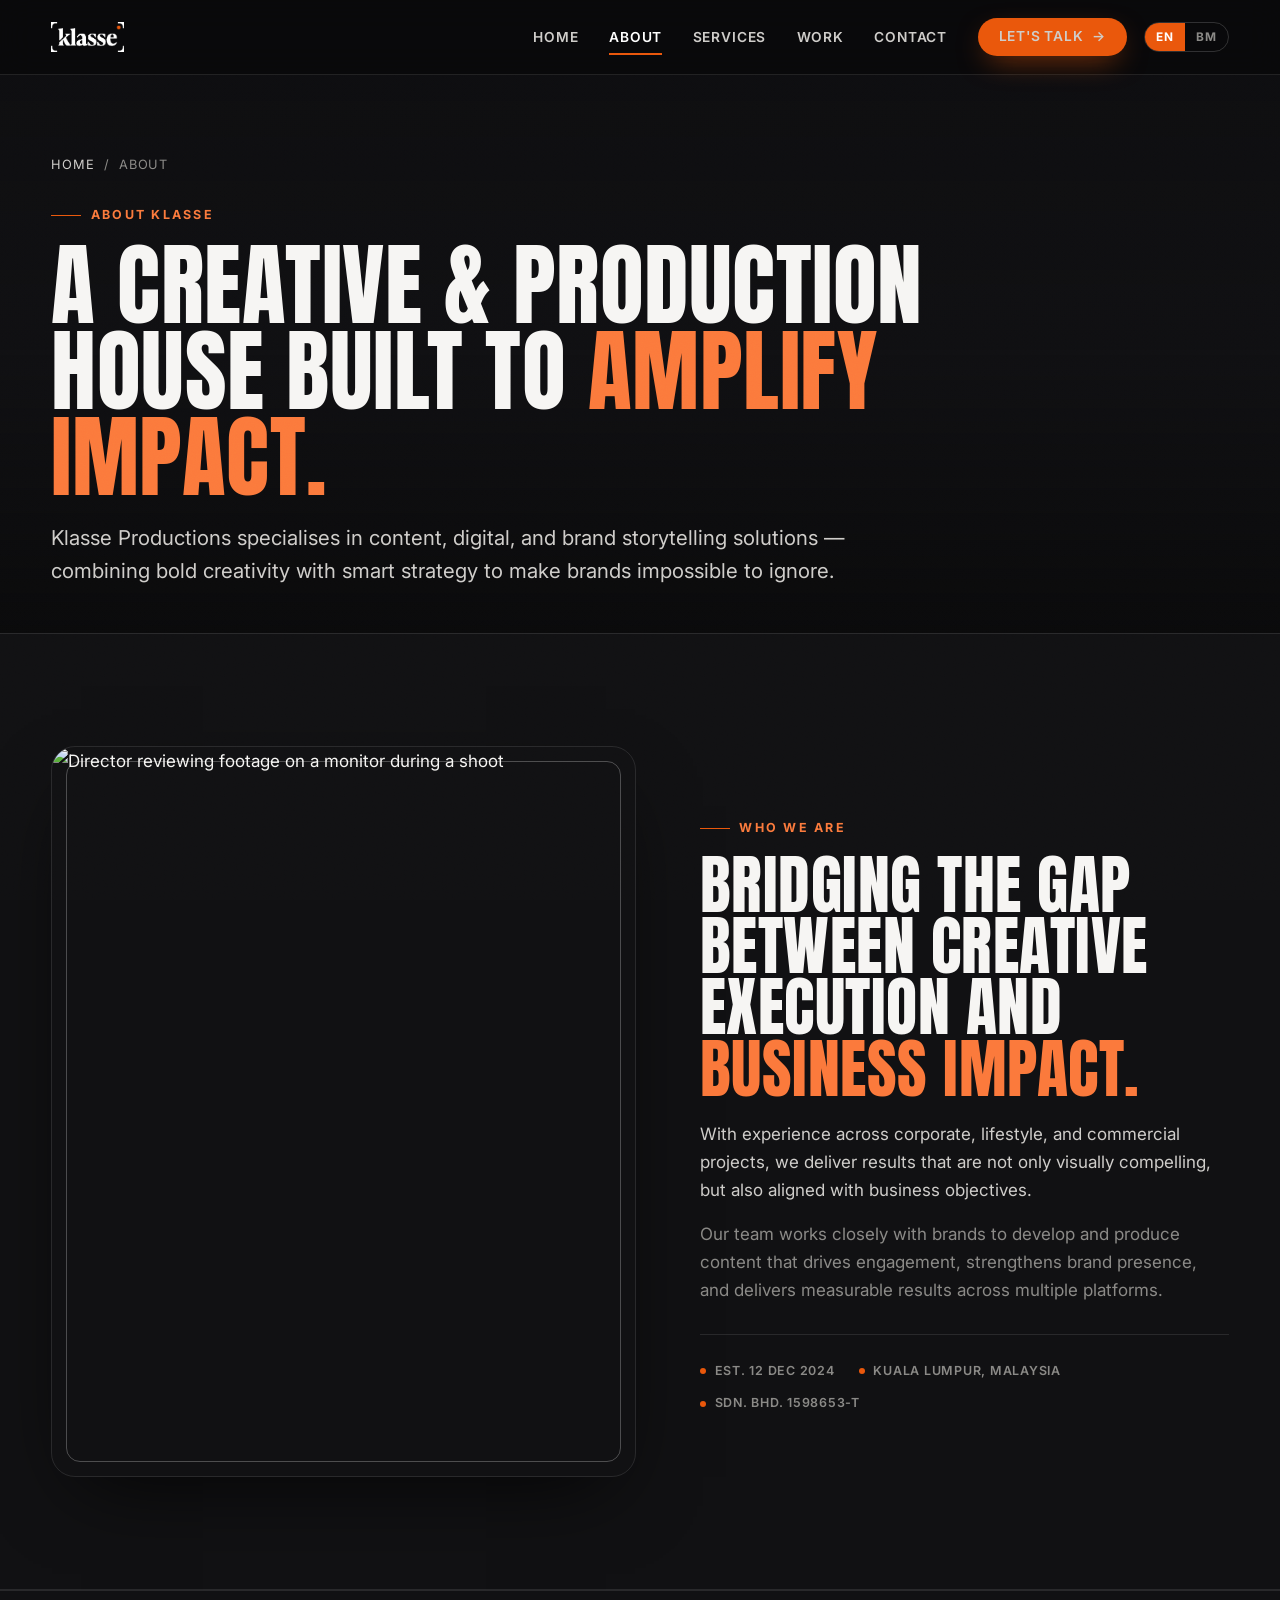
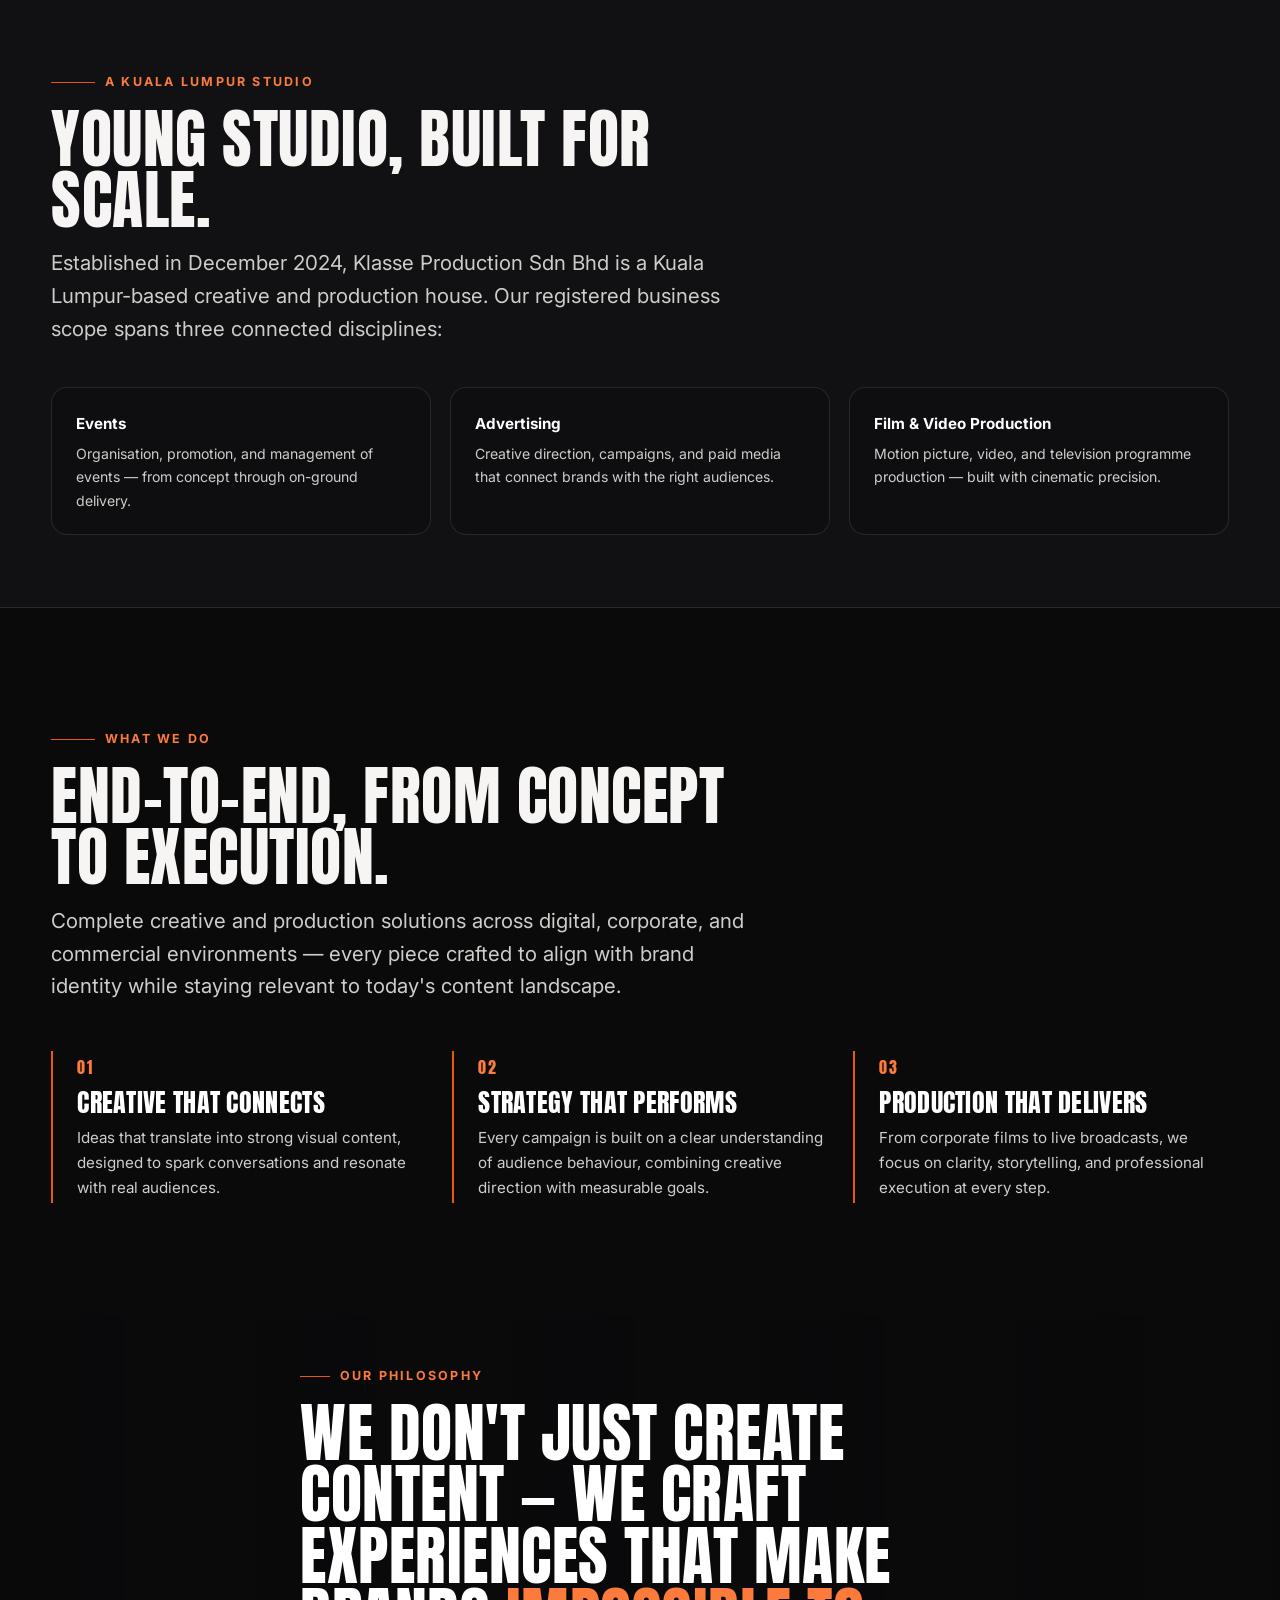
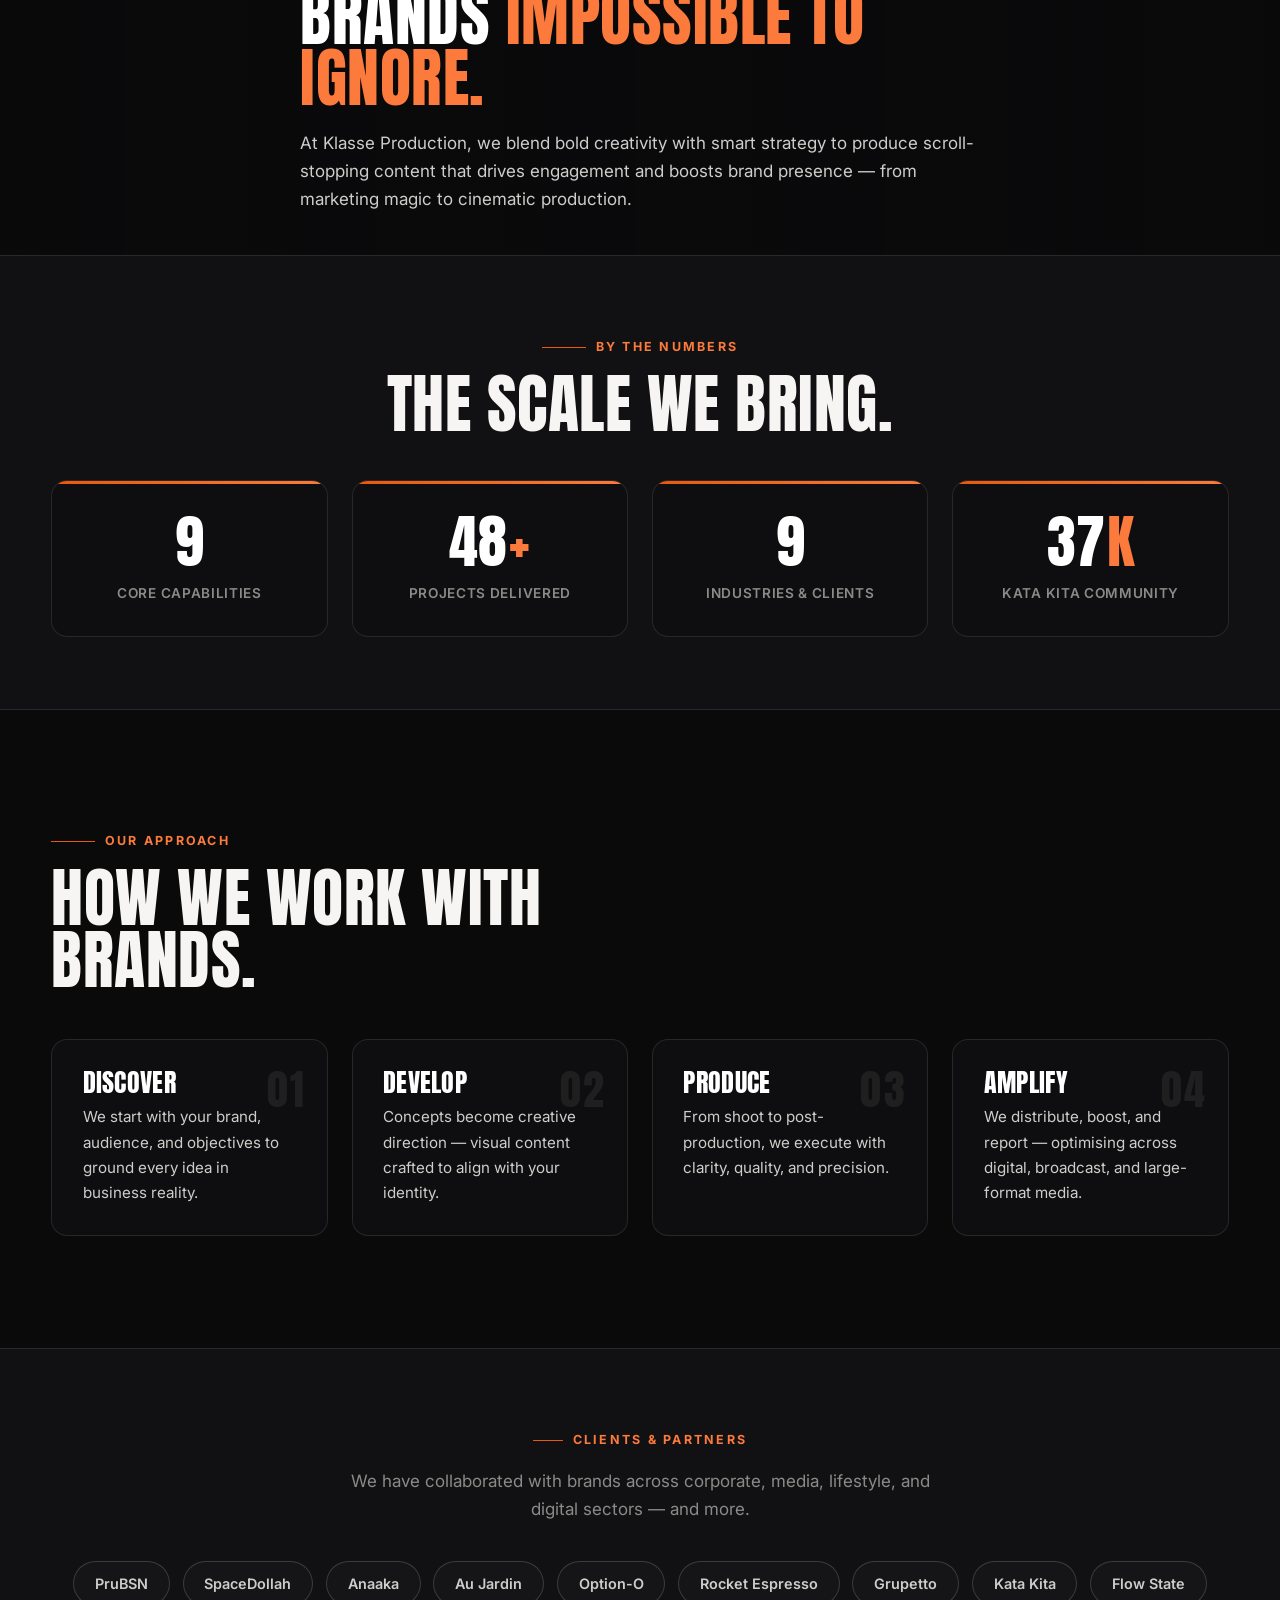
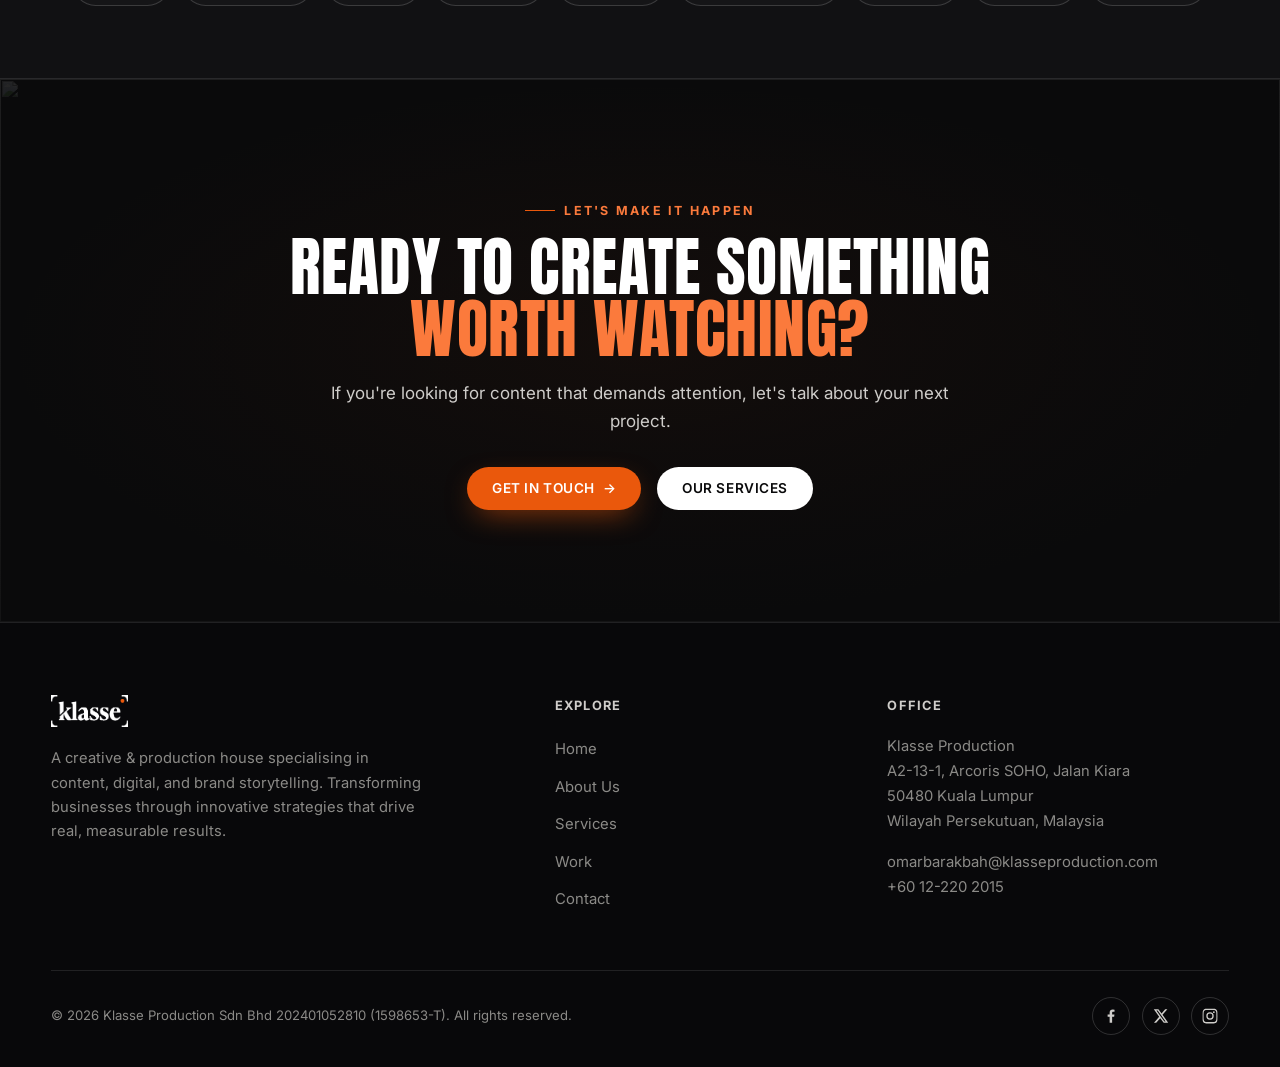
==== about.html @ 0d3734a3 "Klasse cinematic site" ====
<!DOCTYPE html>
<html lang="en">
<head>
<meta charset="UTF-8">
<meta name="viewport" content="width=device-width, initial-scale=1.0">
<title>About Us — Klasse Productions</title>
<meta name="description" content="Klasse Productions is a cinematic creative & production house bridging the gap between creative execution and business impact across corporate, lifestyle, and commercial projects in Kuala Lumpur.">
<meta name="theme-color" content="#0a0a0b">
<meta property="og:title" content="About — Klasse Productions">
<meta property="og:description" content="A creative & production house built to amplify impact. Bridging creative execution and business results.">
<meta property="og:type" content="website">
<meta property="og:url" content="https://klasseproduction.com/about.html">
<meta property="og:site_name" content="Klasse Productions">
<meta property="og:locale" content="en_MY">
<meta property="og:image" content="https://images.unsplash.com/photo-1603201667106-0e3e0ae584c5?auto=format&fit=crop&w=1200&q=75">
<meta property="og:image:alt" content="Klasse Productions — cinematic creative & production house, Kuala Lumpur">
<meta name="twitter:card" content="summary_large_image">
<meta name="twitter:title" content="About — Klasse Productions">
<meta name="twitter:description" content="A creative & production house built to amplify impact. Bridging creative execution and business results.">
<meta name="twitter:image" content="https://images.unsplash.com/photo-1603201667106-0e3e0ae584c5?auto=format&fit=crop&w=1200&q=75">
<link rel="canonical" href="https://klasseproduction.com/about.html">
<link rel="icon" href="assets/favicon.svg" type="image/svg+xml">
<link rel="preconnect" href="https://fonts.googleapis.com">
<link rel="preconnect" href="https://fonts.gstatic.com" crossorigin>
<link rel="preconnect" href="https://images.unsplash.com" crossorigin>
<link rel="preload" as="image" href="https://images.unsplash.com/photo-1603201667106-0e3e0ae584c5?auto=format&fit=crop&w=2000&q=75" fetchpriority="high">
<link href="https://fonts.googleapis.com/css2?family=Anton&family=Archivo:wght@600;700;800&family=Inter:wght@400;500;600;700&display=swap" rel="stylesheet">
<link rel="stylesheet" href="assets/styles.css">
<script>document.documentElement.classList.add('js');</script>
<script type="application/ld+json">
{"@context":"https://schema.org","@graph":[{"@type":"Organization","@id":"https://klasseproduction.com/#organization","name":"Klasse Productions","legalName":"KLASSE PRODUCTION SDN. BHD.","url":"https://klasseproduction.com/","logo":"https://klasseproduction.com/assets/logo-white.png","foundingDate":"2024-12-12","email":"omarbarakbah@klasseproduction.com","telephone":"+60122202015","description":"Klasse Production Sdn Bhd is a Kuala Lumpur creative & production house established December 2024, covering event organisation, promotion & management; advertising; and motion picture, video & television programme production.","sameAs":["https://www.facebook.com/klasseproductions","https://x.com/classprod","https://www.instagram.com/klasseproductions"],"address":{"@type":"PostalAddress","streetAddress":"A2-13-1, Arcoris SOHO, Jalan Kiara","addressLocality":"Kuala Lumpur","postalCode":"50480","addressRegion":"Wilayah Persekutuan","addressCountry":"MY"}},{"@type":"LocalBusiness","@id":"https://klasseproduction.com/#localbusiness","name":"Klasse Productions","image":"https://images.unsplash.com/photo-1603201667106-0e3e0ae584c5?auto=format&fit=crop&w=1200&q=75","url":"https://klasseproduction.com/","email":"omarbarakbah@klasseproduction.com","telephone":"+60122202015","priceRange":"$$","foundingDate":"2024-12-12","areaServed":"MY","sameAs":["https://www.facebook.com/klasseproductions","https://x.com/classprod","https://www.instagram.com/klasseproductions"],"address":{"@type":"PostalAddress","streetAddress":"A2-13-1, Arcoris SOHO, Jalan Kiara","addressLocality":"Kuala Lumpur","postalCode":"50480","addressRegion":"Wilayah Persekutuan","addressCountry":"MY"}}]}
</script>
<script type="application/ld+json">
{"@context":"https://schema.org","@type":"BreadcrumbList","itemListElement":[{"@type":"ListItem","position":1,"name":"Home","item":"https://klasseproduction.com/"},{"@type":"ListItem","position":2,"name":"About","item":"https://klasseproduction.com/about.html"}]}
</script>
</head>
<body>
<a class="skip-link" href="#content" data-bm="Langkau ke kandungan">Skip to content</a>
<div class="scrollbar"></div>
<div class="grain" aria-hidden="true"></div>

<header class="site-header">
  <div class="wrap nav">
    <a class="nav__logo" href="index.html" aria-label="Klasse Productions home"><img src="assets/logo-white.png" alt="Klasse Productions"></a>
    <div class="nav__right">
      <nav class="nav__links" id="nav-links">
        <a href="index.html" data-i18n="nav.home">Home</a>
        <a href="about.html" class="active" data-i18n="nav.about">About</a>
        <a href="services.html" data-i18n="nav.services">Services</a>
        <a href="work.html" data-i18n="nav.work">Work</a>
        <a href="contact.html" data-i18n="nav.contact">Contact</a>
        <a class="btn btn--primary nav__cta" href="contact.html" data-bm="Mari berbual <span class='arrow'>&rarr;</span>">Let's talk <span class="arrow">&rarr;</span></a>
      </nav>
      <div class="lang" role="group" aria-label="Language">
        <button type="button" data-lang="en" class="on" aria-label="Switch to English" aria-pressed="true">EN</button>
        <button type="button" data-lang="bm" aria-label="Tukar ke Bahasa Melayu" aria-pressed="false">BM</button>
      </div>
      <button class="nav__toggle" aria-label="Open menu" aria-expanded="false"><span></span><span></span><span></span></button>
    </div>
  </div>
</header>

<!-- ===== PAGE HERO ===== -->
<section class="page-hero" id="content" tabindex="-1">
  <div class="page-hero__bg" data-parallax="0.14">
    <img decoding="async" fetchpriority="high" src="https://images.unsplash.com/photo-1603201667106-0e3e0ae584c5?auto=format&fit=crop&w=2000&q=75" alt="Creative production team collaborating in a studio">
  </div>
  <div class="page-hero__overlay" aria-hidden="true"></div>
  <div class="wrap">
    <div class="breadcrumb load-up"><a href="index.html" data-i18n="nav.home">Home</a> &nbsp;/&nbsp; <span data-i18n="nav.about">About</span></div>
    <span class="eyebrow load-up d1" data-i18n="eyebrow.about">About Klasse</span>
    <h1 class="load-up d2" style="margin-top:1rem" data-bm="Sebuah rumah kreatif &amp; produksi yang dibina untuk <span class='hl'>memperkasa impak.</span>">A creative &amp; production house built to <span class="hl">amplify impact.</span></h1>
    <p class="lead load-up d3" data-bm="Klasse Productions pakar dalam penyelesaian kandungan, digital, dan penceritaan jenama — menggabungkan kreativiti berani dengan strategi bijak untuk menjadikan jenama mustahil diabaikan.">Klasse Productions specialises in content, digital, and brand storytelling solutions — combining bold creativity with smart strategy to make brands impossible to ignore.</p>
  </div>
</section>

<!-- ===== WHO WE ARE ===== -->
<section class="section section--panel">
  <div class="wrap split">
    <div class="split__media reveal">
      <span class="frame" aria-hidden="true"></span>
      <img src="https://images.unsplash.com/photo-1518930259200-3e5b29f42096?auto=format&fit=crop&w=1200&q=75" alt="Director reviewing footage on a monitor during a shoot" loading="lazy" decoding="async">
    </div>
    <div>
      <span class="eyebrow reveal" data-i18n="eyebrow.whoweare">Who we are</span>
      <h2 class="reveal" style="margin:1rem 0 1.2rem" data-bm="Merapatkan jurang antara pelaksanaan kreatif dan <span class='hl'>impak perniagaan.</span>">Bridging the gap between creative execution and <span class="hl">business impact.</span></h2>
      <p class="reveal" style="margin-bottom:1rem" data-bm="Dengan pengalaman merentasi projek korporat, gaya hidup, dan komersial, kami memberikan hasil yang bukan sahaja menarik dari segi visual, tetapi juga selari dengan objektif perniagaan.">With experience across corporate, lifestyle, and commercial projects, we deliver results that are not only visually compelling, but also aligned with business objectives.</p>
      <p class="reveal muted" data-bm="Pasukan kami bekerja rapat dengan jenama untuk membangun dan menghasilkan kandungan yang mendorong penglibatan, mengukuhkan kehadiran jenama, dan memberikan hasil boleh diukur merentasi pelbagai platform.">Our team works closely with brands to develop and produce content that drives engagement, strengthens brand presence, and delivers measurable results across multiple platforms.</p>
      <div class="studio-note reveal">
        <span data-bm="Ditubuhkan 12 Dis 2024">Est. 12 Dec 2024</span>
        <span data-bm="Kuala Lumpur, Malaysia">Kuala Lumpur, Malaysia</span>
        <span>SDN. BHD. 1598653-T</span>
      </div>
    </div>
  </div>
</section>

<!-- ===== REGISTERED SCOPE ===== -->
<section class="section section--panel section--tight">
  <div class="wrap">
    <div class="sec-head reveal">
      <span class="eyebrow" data-i18n="eyebrow.studio">A Kuala Lumpur studio</span>
      <h2 data-bm="Muda, tetapi dibina untuk skala.">Young studio, built for scale.</h2>
      <p class="lead muted" data-bm="Ditubuhkan pada Disember 2024, Klasse Production Sdn Bhd ialah rumah kreatif dan produksi berpangkalan di Kuala Lumpur. Skop perniagaan berdaftar kami merentasi tiga bidang bersepadu:">Established in December 2024, Klasse Production Sdn Bhd is a Kuala Lumpur-based creative and production house. Our registered business scope spans three connected disciplines:</p>
    </div>
    <div class="scope-line reveal">
      <div class="scope"><h4 data-bm="Acara">Events</h4><p data-bm="Penganjuran, promosi, dan pengurusan acara — daripada konsep hingga pelaksanaan di lapangan.">Organisation, promotion, and management of events — from concept through on-ground delivery.</p></div>
      <div class="scope"><h4 data-bm="Pengiklanan">Advertising</h4><p data-bm="Arahan kreatif, kempen, dan media berbayar yang menghubungkan jenama dengan khalayak yang tepat.">Creative direction, campaigns, and paid media that connect brands with the right audiences.</p></div>
      <div class="scope"><h4 data-bm="Produksi Filem &amp; Video">Film &amp; Video Production</h4><p data-bm="Produksi gambar bergerak, video, dan rancangan televisyen — dibina dengan ketepatan sinematik.">Motion picture, video, and television programme production — built with cinematic precision.</p></div>
    </div>
  </div>
</section>

<!-- ===== VALUES ===== -->
<section class="section">
  <div class="wrap">
    <div class="sec-head reveal">
      <span class="eyebrow" data-i18n="eyebrow.whatwedo">What we do</span>
      <h2 data-bm="Hujung-ke-hujung, daripada konsep ke pelaksanaan.">End-to-end, from concept to execution.</h2>
      <p class="lead muted" data-bm="Penyelesaian kreatif dan produksi lengkap merentasi persekitaran digital, korporat, dan komersial — setiap karya direka untuk selari dengan identiti jenama sambil kekal relevan dengan landskap kandungan hari ini.">Complete creative and production solutions across digital, corporate, and commercial environments — every piece crafted to align with brand identity while staying relevant to today's content landscape.</p>
    </div>
    <div class="value-grid" style="margin-top:3rem">
      <div class="value reveal"><span class="v-num">01</span><h3 data-bm="Kreatif yang menghubungkan">Creative that connects</h3><p data-bm="Idea yang diterjemahkan kepada kandungan visual yang kuat, direka untuk mencetus perbualan dan bergema dengan khalayak sebenar.">Ideas that translate into strong visual content, designed to spark conversations and resonate with real audiences.</p></div>
      <div class="value reveal"><span class="v-num">02</span><h3 data-bm="Strategi yang berkesan">Strategy that performs</h3><p data-bm="Setiap kempen dibina atas pemahaman jelas tentang tingkah laku khalayak, menggabungkan arahan kreatif dengan matlamat boleh diukur.">Every campaign is built on a clear understanding of audience behaviour, combining creative direction with measurable goals.</p></div>
      <div class="value reveal"><span class="v-num">03</span><h3 data-bm="Produksi yang menyampaikan">Production that delivers</h3><p data-bm="Daripada filem korporat hingga siaran langsung, kami fokus pada kejelasan, penceritaan, dan pelaksanaan profesional pada setiap langkah.">From corporate films to live broadcasts, we focus on clarity, storytelling, and professional execution at every step.</p></div>
    </div>
  </div>
</section>

<!-- ===== PARALLAX MOVEMENT BAND ===== -->
<section class="parallax">
  <div class="parallax__bg" data-parallax="0.12">
    <img src="https://images.unsplash.com/photo-1576280314550-773c50583407?auto=format&fit=crop&w=2000&q=75" alt="Cinematic film set bathed in coloured light" loading="lazy" decoding="async">
  </div>
  <div class="wrap">
    <span class="eyebrow reveal" data-i18n="eyebrow.makeHappen">Our philosophy</span>
    <h2 class="reveal" style="margin:1rem 0 1.2rem" data-bm="Kami bukan sekadar mencipta kandungan — kami mencipta pengalaman yang membuatkan jenama <span class='hl'>mustahil diabaikan.</span>">We don't just create content — we craft experiences that make brands <span class="hl">impossible to ignore.</span></h2>
    <p class="reveal" data-bm="Di Klasse Production, kami menggabungkan kreativiti berani dengan strategi bijak untuk menghasilkan kandungan yang memukau, mendorong penglibatan dan meningkatkan kehadiran jenama — daripada keajaiban pemasaran hingga produksi sinematik.">At Klasse Production, we blend bold creativity with smart strategy to produce scroll-stopping content that drives engagement and boosts brand presence — from marketing magic to cinematic production.</p>
  </div>
</section>

<!-- ===== STATS ===== -->
<section class="section section--panel section--tight">
  <div class="wrap">
    <div class="sec-head center reveal" style="margin-bottom:2.8rem">
      <span class="eyebrow" data-i18n="eyebrow.numbers">By the numbers</span>
      <h2 data-bm="Skala yang kami bawa.">The scale we bring.</h2>
    </div>
    <div class="stats">
      <div class="stat"><div class="n"><span data-count="9">9</span></div><div class="l" data-bm="Keupayaan teras">Core capabilities</div></div>
      <div class="stat"><div class="n"><span data-count="50">50</span><span class="suffix">+</span></div><div class="l" data-bm="Projek disampaikan">Projects delivered</div></div>
      <div class="stat"><div class="n"><span data-count="9">9</span></div><div class="l" data-bm="Industri &amp; klien">Industries &amp; clients</div></div>
      <div class="stat"><div class="n"><span data-count="39">39</span><span class="suffix">K</span></div><div class="l" data-bm="Komuniti Kata Kita">Kata Kita community</div></div>
    </div>
  </div>
</section>

<!-- ===== APPROACH ===== -->
<section class="section">
  <div class="wrap">
    <div class="sec-head reveal"><span class="eyebrow" data-i18n="eyebrow.approach">Our approach</span><h2 data-bm="Cara kami bekerja dengan jenama.">How we work with brands.</h2></div>
    <div class="grid grid-4" style="margin-top:3rem">
      <article class="card reveal"><span class="num">01</span><h3 data-bm="Terokai">Discover</h3><p data-bm="Kami bermula dengan jenama, khalayak, dan objektif anda untuk mengasaskan setiap idea dalam realiti perniagaan.">We start with your brand, audience, and objectives to ground every idea in business reality.</p></article>
      <article class="card reveal"><span class="num">02</span><h3 data-bm="Bangun">Develop</h3><p data-bm="Konsep menjadi arahan kreatif — kandungan visual direka untuk selari dengan identiti anda.">Concepts become creative direction — visual content crafted to align with your identity.</p></article>
      <article class="card reveal"><span class="num">03</span><h3 data-bm="Hasilkan">Produce</h3><p data-bm="Daripada penggambaran hingga pasca-produksi, kami melaksana dengan kejelasan, kualiti, dan ketepatan.">From shoot to post-production, we execute with clarity, quality, and precision.</p></article>
      <article class="card reveal"><span class="num">04</span><h3 data-bm="Perkasa">Amplify</h3><p data-bm="Kami mengedar, menggalak, dan melapor — mengoptimumkan merentasi media digital, siaran, dan format besar.">We distribute, boost, and report — optimising across digital, broadcast, and large-format media.</p></article>
    </div>
  </div>
</section>

<!-- ===== CLIENTS ===== -->
<section class="section section--panel section--tight">
  <div class="wrap center">
    <span class="eyebrow reveal" style="justify-content:center" data-i18n="eyebrow.clients">Clients &amp; Partners</span>
    <p class="reveal muted" style="max-width:55ch;margin:1rem auto 2.4rem" data-i18n="clients.note">We have collaborated with brands across corporate, media, lifestyle, and digital sectors — and more.</p>
    <div class="clients reveal">
      <span class="client-chip">PruBSN</span><span class="client-chip">SpaceDollah</span><span class="client-chip">Anaaka</span><span class="client-chip">Au Jardin</span><span class="client-chip">Option-O</span><span class="client-chip">Rocket Espresso</span><span class="client-chip">Grupetto</span><span class="client-chip">Kata Kita</span><span class="client-chip">Flow State</span>
    </div>
  </div>
</section>

<!-- ===== CTA BAND ===== -->
<section class="section cta-band">
  <div class="cta-band__bg" aria-hidden="true"><img src="https://images.unsplash.com/photo-1612548403247-aa2873e9422d?auto=format&fit=crop&w=2000&q=75" alt="" loading="lazy" decoding="async"></div>
  <div class="wrap">
    <span class="eyebrow reveal" style="justify-content:center" data-i18n="eyebrow.makeHappen">Let's make it happen</span>
    <h2 class="reveal" style="margin-top:1rem" data-bm="Bersedia untuk mencipta sesuatu yang <span class='hl'>berbaloi ditonton?</span>">Ready to create something <span class="hl">worth watching?</span></h2>
    <p class="reveal" data-bm="Jika anda mencari kandungan yang menuntut perhatian, mari bincangkan projek anda yang seterusnya.">If you're looking for content that demands attention, let's talk about your next project.</p>
    <div class="hero__actions reveal" style="margin-top:2rem">
      <a class="btn btn--primary" href="contact.html" data-bm="Hubungi kami <span class='arrow'>&rarr;</span>">Get in touch <span class="arrow">&rarr;</span></a>
      <a class="btn btn--light" href="services.html" data-bm="Perkhidmatan kami">Our services</a>
    </div>
  </div>
</section>

<footer class="site-footer">
  <div class="wrap">
    <div class="footer-top">
      <div class="footer-brand">
        <img src="assets/logo-white.png" alt="Klasse Productions">
        <p data-i18n="foot.tagline">A creative &amp; production house specialising in content, digital, and brand storytelling. Transforming businesses through innovative strategies that drive real, measurable results.</p>
      </div>
      <div class="footer-col">
        <h4 data-i18n="foot.explore">Explore</h4>
        <ul>
          <li><a href="index.html" data-i18n="foot.home">Home</a></li>
          <li><a href="about.html" data-i18n="foot.about">About Us</a></li>
          <li><a href="services.html" data-i18n="foot.services">Services</a></li>
          <li><a href="work.html" data-i18n="foot.work">Work</a></li>
          <li><a href="contact.html" data-i18n="foot.contact">Contact</a></li>
        </ul>
      </div>
      <div class="footer-col">
        <h4 data-i18n="foot.office">Office</h4>
        <p>Klasse Production<br>A2-13-1, Arcoris SOHO, Jalan Kiara<br>50480 Kuala Lumpur<br>Wilayah Persekutuan, Malaysia</p>
        <p style="margin-top:1rem"><a href="mailto:omarbarakbah@klasseproduction.com">omarbarakbah@klasseproduction.com</a><br><a href="tel:+60122202015">+60 12-220 2015</a></p>
      </div>
    </div>
    <div class="footer-bottom">
      <span>&copy; <span id="year">2025</span> Klasse Production Sdn Bhd 202401052810 (1598653-T). <span data-i18n="foot.rights">All rights reserved.</span></span>
      <div class="social">
        <a href="https://www.facebook.com/klasseproductions" aria-label="Klasse Productions on Facebook" target="_blank" rel="noopener"><svg viewBox="0 0 24 24" aria-hidden="true"><path d="M13.5 21v-8h2.69l.4-3.12h-3.09V7.9c0-.9.25-1.52 1.55-1.52h1.65V3.58A22 22 0 0 0 14.3 3.45c-2.44 0-4.11 1.49-4.11 4.22v2.21H7.5V13h2.69v8h3.31Z"/></svg></a>
        <a href="https://x.com/classprod" aria-label="Klasse Productions on X (Twitter)" target="_blank" rel="noopener"><svg viewBox="0 0 24 24" aria-hidden="true"><path d="M17.53 3H20.5l-6.48 7.4L21.6 21h-5.97l-4.68-6.12L5.6 21H2.63l6.93-7.92L2.4 3h6.12l4.23 5.6L17.53 3Zm-1.05 16.2h1.65L7.6 4.7H5.83l10.65 14.5Z"/></svg></a>
        <!-- TODO: confirm IG handle -->
        <a href="https://www.instagram.com/klasseproductions" aria-label="Klasse Productions on Instagram" target="_blank" rel="noopener"><svg viewBox="0 0 24 24" aria-hidden="true"><path d="M12 2.2c3.2 0 3.6 0 4.9.07 1.2.05 1.8.25 2.2.42.6.2 1 .5 1.4.9.4.4.7.8.9 1.4.17.4.37 1 .42 2.2.06 1.3.07 1.7.07 4.9s0 3.6-.07 4.9c-.05 1.2-.25 1.8-.42 2.2a3.8 3.8 0 0 1-.9 1.4c-.4.4-.8.7-1.4.9-.4.17-1 .37-2.2.42-1.3.06-1.7.07-4.9.07s-3.6 0-4.9-.07c-1.2-.05-1.8-.25-2.2-.42a3.8 3.8 0 0 1-1.4-.9 3.8 3.8 0 0 1-.9-1.4c-.17-.4-.37-1-.42-2.2C2.2 15.6 2.2 15.2 2.2 12s0-3.6.07-4.9c.05-1.2.25-1.8.42-2.2.2-.6.5-1 .9-1.4.4-.4.8-.7 1.4-.9.4-.17 1-.37 2.2-.42C8.4 2.2 8.8 2.2 12 2.2Zm0 1.8c-3.1 0-3.5 0-4.7.07-.9.04-1.4.2-1.7.32-.43.17-.74.37-1.06.69-.32.32-.52.63-.69 1.06-.12.3-.28.8-.32 1.7C3.46 9.1 3.45 9.5 3.45 12s0 2.9.07 4.1c.04.9.2 1.4.32 1.7.17.43.37.74.69 1.06.32.32.63.52 1.06.69.3.12.8.28 1.7.32 1.2.06 1.6.07 4.7.07s3.5 0 4.7-.07c.9-.04 1.4-.2 1.7-.32.43-.17.74-.37 1.06-.69.32-.32.52-.63.69-1.06.12-.3.28-.8.32-1.7.06-1.2.07-1.6.07-4.1s0-2.9-.07-4.1c-.04-.9-.2-1.4-.32-1.7a2.9 2.9 0 0 0-.69-1.06 2.9 2.9 0 0 0-1.06-.69c-.3-.12-.8-.28-1.7-.32C15.5 4 15.1 4 12 4Zm0 3.05A4.95 4.95 0 1 1 7.05 12 4.95 4.95 0 0 1 12 7.05Zm0 8.16A3.21 3.21 0 1 0 8.79 12 3.21 3.21 0 0 0 12 15.21Zm6.3-8.36a1.16 1.16 0 1 1-1.15-1.15 1.16 1.16 0 0 1 1.15 1.15Z"/></svg></a>
      </div>
    </div>
  </div>
</footer>

<script src="assets/main.js"></script>
</body>
</html>
---- assets/styles.css ----
/* ===========================================================================
   Klasse Productions — CINEMATIC PHOTO-LED
   Dark, immersive, photography-forward. Anton + Inter. Orange #ea580c accent.
   =========================================================================== */

:root{
  --bg:#0a0a0b;
  --bg-2:#111113;
  --bg-3:#16161a;
  --panel:#0e0e10;
  --ink:#f6f5f3;
  --ink-soft:#cfcdca;
  --muted:#8b8a87;
  --line:rgba(255,255,255,.10);
  --line-2:rgba(255,255,255,.16);
  --orange:#ea580c;
  --orange-tint:#fb7a3c;
  --orange-soft:rgba(234,88,12,.14);
  --shadow:0 30px 80px -30px rgba(0,0,0,.85);
  --r:16px;
  --r-lg:24px;
  --wrap:1240px;
  --ease:cubic-bezier(.22,.61,.36,1);
  --letter:#0a0a0b;
}

*{box-sizing:border-box;margin:0;padding:0}
html{scroll-behavior:smooth;-webkit-text-size-adjust:100%}
body{
  font-family:"Inter",system-ui,-apple-system,Segoe UI,Roboto,sans-serif;
  background:var(--bg);
  color:var(--ink);
  line-height:1.65;
  font-size:17px;
  overflow-x:hidden;
  -webkit-font-smoothing:antialiased;
}
img{max-width:100%;display:block}
a{color:inherit;text-decoration:none}
button{font-family:inherit;cursor:pointer}
.wrap{width:min(var(--wrap),92vw);margin-inline:auto}

/* ---- Display type ---- */
h1,h2,h3,.display{
  font-family:"Anton","Archivo",sans-serif;
  font-weight:400;
  line-height:.96;
  letter-spacing:.5px;
  text-transform:uppercase;
}
h1{font-size:clamp(3rem,9vw,7.5rem)}
h2{font-size:clamp(2.2rem,5vw,4rem)}
h3{font-size:clamp(1.25rem,2vw,1.6rem);letter-spacing:.3px}
p{color:var(--ink-soft)}
.muted{color:var(--muted)}
.hl{color:var(--orange-tint)}
.lead{font-size:clamp(1.05rem,1.6vw,1.3rem);color:var(--ink-soft);line-height:1.6;font-weight:400}

/* ---- Grain + vignette overlays (global) ---- */
.grain{
  position:fixed;inset:0;z-index:60;pointer-events:none;opacity:.05;
  background-image:url("data:image/svg+xml,%3Csvg xmlns='http://www.w3.org/2000/svg' width='120' height='120'%3E%3Cfilter id='n'%3E%3CfeTurbulence type='fractalNoise' baseFrequency='.9' numOctaves='2'/%3E%3C/filter%3E%3Crect width='100%25' height='100%25' filter='url(%23n)'/%3E%3C/svg%3E");
  mix-blend-mode:overlay;
}
.vignette{
  position:fixed;inset:0;z-index:1;pointer-events:none;
  background:radial-gradient(120% 90% at 50% 30%,transparent 55%,rgba(0,0,0,.55) 100%);
}

/* ---- Scroll progress ---- */
.scrollbar{position:fixed;top:0;left:0;height:3px;width:0;z-index:120;
  background:linear-gradient(90deg,var(--orange),var(--orange-tint));box-shadow:0 0 14px var(--orange)}

/* ===========================================================================
   HEADER / NAV
   =========================================================================== */
.site-header{
  position:sticky;top:0;z-index:100;
  background:rgba(10,10,11,.55);
  backdrop-filter:blur(16px) saturate(140%);
  -webkit-backdrop-filter:blur(16px) saturate(140%);
  border-bottom:1px solid var(--line);
  transition:background .3s,border-color .3s;
}
.site-header.scrolled{background:rgba(10,10,11,.92)}
.nav{display:flex;align-items:center;justify-content:space-between;gap:1rem;height:74px}
.nav__logo img{height:30px;width:auto}
.nav__right{display:flex;align-items:center;gap:1.1rem}
.nav__links{display:flex;align-items:center;gap:1.9rem}
.nav__links a{
  font-size:.86rem;font-weight:600;letter-spacing:.06em;text-transform:uppercase;
  color:var(--ink-soft);position:relative;transition:color .2s;
}
.nav__links a:not(.btn)::after{
  content:"";position:absolute;left:0;bottom:-7px;height:2px;width:0;background:var(--orange);transition:width .28s var(--ease);
}
.nav__links a:not(.btn):hover{color:#fff}
.nav__links a:not(.btn):hover::after,
.nav__links a.active:not(.btn)::after{width:100%}
.nav__links a.active:not(.btn){color:#fff}

/* Buttons */
.btn{
  display:inline-flex;align-items:center;gap:.5rem;
  padding:.85rem 1.5rem;border-radius:100px;
  font-size:.85rem;font-weight:600;letter-spacing:.04em;text-transform:uppercase;
  border:1px solid transparent;transition:transform .25s var(--ease),background .25s,box-shadow .25s,color .25s;
  white-space:nowrap;line-height:1;
}
.btn .arrow{transition:transform .25s var(--ease)}
.btn:hover .arrow{transform:translateX(4px)}
.btn--primary{background:var(--orange);color:#fff;box-shadow:0 10px 30px -10px rgba(234,88,12,.7)}
.btn--primary:hover{background:var(--orange-tint);transform:translateY(-2px);box-shadow:0 16px 40px -12px rgba(234,88,12,.85)}
.btn--ghost{border-color:var(--line-2);color:var(--ink)}
.btn--ghost:hover{border-color:var(--orange);color:#fff;background:var(--orange-soft);transform:translateY(-2px)}
.btn--light{background:#fff;color:#0a0a0b}
.btn--light:hover{background:#eee;transform:translateY(-2px)}
.nav__cta{padding:.7rem 1.25rem}

/* Language toggle */
.lang{display:inline-flex;border:1px solid var(--line-2);border-radius:100px;overflow:hidden}
.lang button{
  background:transparent;border:0;color:var(--muted);
  padding:.42rem .7rem;font-size:.74rem;font-weight:700;letter-spacing:.06em;transition:.2s;
}
.lang button.on{background:var(--orange);color:#fff}

/* Hamburger */
.nav__toggle{display:none;flex-direction:column;gap:5px;background:transparent;border:0;padding:8px}
.nav__toggle span{width:24px;height:2px;background:var(--ink);border-radius:2px;transition:.3s var(--ease)}
.nav__toggle.open span:nth-child(1){transform:translateY(7px) rotate(45deg)}
.nav__toggle.open span:nth-child(2){opacity:0}
.nav__toggle.open span:nth-child(3){transform:translateY(-7px) rotate(-45deg)}

@media(max-width:900px){
  .nav__links{
    position:absolute;top:74px;right:0;left:0;
    flex-direction:column;align-items:stretch;gap:0;
    background:rgba(10,10,11,.98);backdrop-filter:blur(20px);
    border-bottom:1px solid var(--line);
    padding:.6rem 6vw 1.4rem;
    transform:translateY(-12px);opacity:0;pointer-events:none;transition:.28s var(--ease);
  }
  .nav__links.open{transform:translateY(0);opacity:1;pointer-events:auto}
  .nav__links a{padding:.95rem 0;border-bottom:1px solid var(--line);font-size:1rem}
  .nav__links a:not(.btn)::after{display:none}
  .nav__cta{margin-top:1rem;justify-content:center}
  .nav__toggle{display:flex}
}

/* ===========================================================================
   CINEMATIC MARQUEE / TICKER
   =========================================================================== */
.ticker{overflow:hidden;border-top:1px solid var(--line);border-bottom:1px solid var(--line);
  background:var(--bg-2);padding:.85rem 0}
.ticker__track{display:flex;gap:3rem;white-space:nowrap;width:max-content;animation:marquee 32s linear infinite}
.ticker__track span{
  font-family:"Anton",sans-serif;font-size:1.05rem;letter-spacing:.08em;text-transform:uppercase;
  color:var(--muted);display:inline-flex;align-items:center;gap:3rem;
}
.ticker__track span::after{content:"●";color:var(--orange);font-size:.5rem}
@keyframes marquee{to{transform:translateX(-50%)}}

/* ===========================================================================
   HERO (full-viewport cinematic photo)
   =========================================================================== */
.cine-hero{
  position:relative;min-height:92vh;display:flex;align-items:flex-end;
  padding:0 0 7vh;overflow:hidden;
}
.cine-hero__bg{position:absolute;inset:-8% 0;z-index:0;will-change:transform}
.cine-hero__bg img{width:100%;height:116%;object-fit:cover;background:#16161a}
.cine-hero__overlay{
  position:absolute;inset:0;z-index:1;
  background:
    linear-gradient(180deg,rgba(10,10,11,.55) 0%,rgba(10,10,11,.2) 35%,rgba(10,10,11,.75) 80%,rgba(10,10,11,.98) 100%),
    linear-gradient(90deg,rgba(10,10,11,.7) 0%,transparent 55%);
}
.cine-hero .wrap{position:relative;z-index:3;width:min(var(--wrap),92vw)}
.cine-hero__eyebrow{margin-bottom:1.4rem}
.cine-hero h1{max-width:18ch;text-shadow:0 6px 40px rgba(0,0,0,.6)}
.cine-hero .lead{max-width:60ch;margin-top:1.6rem}
.cine-hero__actions{display:flex;flex-wrap:wrap;gap:1rem;margin-top:2.4rem;align-items:center}

/* letterbox bars on hero */
.letterbox{position:absolute;left:0;right:0;height:46px;z-index:2;background:var(--letter);pointer-events:none}
.letterbox--top{top:0;box-shadow:0 1px 0 rgba(255,255,255,.05)}
.letterbox--bottom{bottom:0;box-shadow:0 -1px 0 rgba(255,255,255,.05)}

/* Play button motif */
.play-btn{
  position:relative;display:inline-flex;align-items:center;justify-content:center;
  width:66px;height:66px;border-radius:50%;flex:0 0 auto;
  background:var(--orange);color:#fff;box-shadow:0 12px 36px -8px rgba(234,88,12,.7);
  transition:transform .3s var(--ease),background .3s;
}
.play-btn svg{width:24px;height:24px;margin-left:3px;fill:#fff}
.play-btn::before{content:"";position:absolute;inset:0;border-radius:50%;border:2px solid var(--orange);animation:pulse 2.4s ease-out infinite}
.play-btn:hover{transform:scale(1.08);background:var(--orange-tint)}
@keyframes pulse{0%{transform:scale(1);opacity:.7}100%{transform:scale(1.7);opacity:0}}
.play-row{display:flex;align-items:center;gap:1rem}
.play-row .label{font-size:.82rem;letter-spacing:.08em;text-transform:uppercase;color:var(--ink-soft);font-weight:600}

/* Eyebrow */
.eyebrow{
  display:inline-flex;align-items:center;gap:.6rem;
  font-size:.78rem;font-weight:700;letter-spacing:.18em;text-transform:uppercase;color:var(--orange-tint);
}
.eyebrow::before{content:"";width:30px;height:1px;background:var(--orange)}

/* page hero (interior, shorter) */
.page-hero{
  position:relative;min-height:62vh;display:flex;align-items:flex-end;padding:0 0 5vh;overflow:hidden;
}
.page-hero__bg{position:absolute;inset:-8% 0;z-index:0;will-change:transform}
.page-hero__bg img{width:100%;height:116%;object-fit:cover;background:#16161a}
.page-hero__overlay{position:absolute;inset:0;z-index:1;
  background:linear-gradient(180deg,rgba(10,10,11,.65),rgba(10,10,11,.5) 50%,rgba(10,10,11,.98))}
.page-hero .wrap{position:relative;z-index:3}
.page-hero h1{max-width:22ch;font-size:clamp(2.6rem,7vw,6rem)}
.page-hero .lead{max-width:62ch;margin-top:1.4rem}
.breadcrumb{font-size:.8rem;letter-spacing:.06em;text-transform:uppercase;color:var(--muted);margin-bottom:1.3rem}
.breadcrumb a{color:var(--ink-soft)}
.breadcrumb a:hover{color:var(--orange-tint)}

/* ===========================================================================
   SECTIONS
   =========================================================================== */
.section{padding:7rem 0;position:relative}
.section--tight{padding:4.5rem 0}
.section--panel{background:var(--bg-2);border-top:1px solid var(--line);border-bottom:1px solid var(--line)}
.sec-head{max-width:64ch}
.sec-head h2{margin:1rem 0}
.sec-head.center{margin-inline:auto;text-align:center}
.sec-head.center .eyebrow{justify-content:center}
.center{text-align:center}

/* Stagger grids */
.grid{display:grid;gap:1.5rem}
.grid-2{grid-template-columns:repeat(2,1fr)}
.grid-3{grid-template-columns:repeat(3,1fr)}
.grid-4{grid-template-columns:repeat(4,1fr)}
@media(max-width:980px){.grid-3,.grid-4{grid-template-columns:repeat(2,1fr)}}
@media(max-width:680px){.grid-2,.grid-3,.grid-4{grid-template-columns:1fr}}

/* Split */
.split{display:grid;grid-template-columns:1.05fr .95fr;gap:4rem;align-items:center}
@media(max-width:900px){.split{grid-template-columns:1fr;gap:2.5rem}}
.split__media{position:relative;border-radius:var(--r-lg);overflow:hidden;aspect-ratio:4/5;box-shadow:var(--shadow);border:1px solid var(--line)}
.split__media img{width:100%;height:100%;object-fit:cover;transition:transform 1.2s var(--ease)}
.split__media:hover img{transform:scale(1.06)}
.split__media .frame{position:absolute;inset:14px;border:1px solid rgba(255,255,255,.25);border-radius:14px;pointer-events:none;z-index:2}

/* ===========================================================================
   CAPABILITY / FEATURE CARDS
   =========================================================================== */
.cap-card{
  position:relative;border-radius:var(--r);overflow:hidden;border:1px solid var(--line);
  background:var(--panel);min-height:340px;display:flex;flex-direction:column;justify-content:flex-end;
  isolation:isolate;
}
.cap-card__img{position:absolute;inset:0;z-index:-2}
.cap-card__img img{width:100%;height:100%;object-fit:cover;transition:transform 1s var(--ease);filter:grayscale(.25) brightness(.7)}
.cap-card::after{content:"";position:absolute;inset:0;z-index:-1;
  background:linear-gradient(180deg,rgba(10,10,11,.1),rgba(10,10,11,.55) 55%,rgba(10,10,11,.96))}
.cap-card:hover .cap-card__img img{transform:scale(1.08);filter:grayscale(0) brightness(.78)}
.cap-card__body{padding:1.8rem}
.cap-card .num{font-family:"Anton";font-size:1.1rem;color:var(--orange-tint);letter-spacing:.1em}
.cap-card h3{margin:.5rem 0 .6rem;color:#fff}
.cap-card p{font-size:.95rem;color:var(--ink-soft)}
.tags{display:flex;flex-wrap:wrap;gap:.45rem;margin-top:1.1rem}
.tag{font-size:.7rem;letter-spacing:.04em;text-transform:uppercase;color:var(--ink-soft);
  border:1px solid var(--line-2);border-radius:100px;padding:.3rem .7rem;background:rgba(255,255,255,.03)}

/* Plain icon card (used in approach/values) */
.card{
  background:var(--panel);border:1px solid var(--line);border-radius:var(--r);padding:1.9rem;
  transition:transform .35s var(--ease),border-color .35s,background .35s;position:relative;overflow:hidden;
}
.card:hover{transform:translateY(-6px);border-color:var(--line-2);background:var(--bg-3)}
.card .icon{width:52px;height:52px;border-radius:13px;display:flex;align-items:center;justify-content:center;
  background:var(--orange-soft);border:1px solid rgba(234,88,12,.3);margin-bottom:1.2rem}
.card .icon svg{width:26px;height:26px;stroke:var(--orange-tint);fill:none;stroke-width:1.7}
.card .num{font-family:"Anton";font-size:2.6rem;color:rgba(255,255,255,.07);position:absolute;top:1rem;right:1.3rem;letter-spacing:.05em}
.card h3{margin-bottom:.6rem;color:#fff}
.card p{font-size:.95rem}

.value-grid{display:grid;grid-template-columns:repeat(3,1fr);gap:1.6rem}
@media(max-width:900px){.value-grid{grid-template-columns:1fr}}
.value{border-left:2px solid var(--orange);padding:.2rem 0 .2rem 1.5rem}
.value .v-num{font-family:"Anton";color:var(--orange-tint);font-size:1rem;letter-spacing:.1em}
.value h3{margin:.5rem 0 .6rem;color:#fff}
.value p{font-size:.95rem}

/* ===========================================================================
   STATS (count-up)
   =========================================================================== */
.stats{display:grid;grid-template-columns:repeat(4,1fr);gap:1.5rem;text-align:center}
@media(max-width:680px){.stats{grid-template-columns:repeat(2,1fr)}}
.stat{padding:2rem 1rem;border:1px solid var(--line);border-radius:var(--r);background:var(--panel);
  position:relative;overflow:hidden}
.stat::before{content:"";position:absolute;top:0;left:0;right:0;height:3px;
  background:linear-gradient(90deg,var(--orange),var(--orange-tint));transform:scaleX(0);transform-origin:left;transition:transform .8s var(--ease)}
.stat.in::before{transform:scaleX(1)}
.stat .n{font-family:"Anton";font-size:clamp(2.6rem,5vw,3.6rem);color:#fff;line-height:1;display:flex;justify-content:center;align-items:baseline;gap:2px}
.stat .suffix{color:var(--orange-tint)}
.stat .l{margin-top:.7rem;font-size:.85rem;letter-spacing:.05em;text-transform:uppercase;color:var(--muted);font-weight:600}

/* ===========================================================================
   WORK / GALLERY
   =========================================================================== */
.gallery{display:grid;grid-template-columns:repeat(3,1fr);gap:1.2rem;grid-auto-flow:dense}
@media(max-width:980px){.gallery{grid-template-columns:repeat(2,1fr)}}
@media(max-width:560px){.gallery{grid-template-columns:1fr}}
.gitem{
  position:relative;border-radius:var(--r);overflow:hidden;cursor:pointer;border:1px solid var(--line);
  aspect-ratio:4/3;background:#16161a;isolation:isolate;
}
.gitem.tall{aspect-ratio:3/4}
.gitem.wide{grid-column:span 2;aspect-ratio:16/9}
@media(max-width:560px){.gitem.wide{grid-column:span 1;aspect-ratio:4/3}}
.gitem img{width:100%;height:100%;object-fit:cover;transition:transform .9s var(--ease),filter .5s;filter:brightness(.78)}
.gitem:hover img{transform:scale(1.08);filter:brightness(.9)}
.gitem__overlay{
  position:absolute;inset:0;z-index:2;display:flex;flex-direction:column;justify-content:flex-end;
  padding:1.4rem;background:linear-gradient(180deg,transparent 35%,rgba(10,10,11,.9));
  opacity:.95;transition:.4s;
}
.gitem__cat{font-size:.7rem;letter-spacing:.1em;text-transform:uppercase;color:var(--orange-tint);font-weight:700;margin-bottom:.4rem}
.gitem__title{font-family:"Anton";font-size:1.15rem;color:#fff;text-transform:uppercase;letter-spacing:.3px;line-height:1.05}
.gitem__blurb{font-size:.85rem;color:var(--ink-soft);margin-top:.4rem;max-height:0;opacity:0;overflow:hidden;transition:.4s var(--ease)}
.gitem:hover .gitem__blurb{max-height:80px;opacity:1}
.gitem__play{
  position:absolute;top:50%;left:50%;transform:translate(-50%,-50%) scale(.85);z-index:3;
  width:54px;height:54px;border-radius:50%;background:rgba(234,88,12,.92);display:flex;align-items:center;justify-content:center;
  opacity:0;transition:.4s var(--ease);box-shadow:0 10px 30px -8px rgba(0,0,0,.7);
}
.gitem__play svg{width:20px;height:20px;fill:#fff;margin-left:2px}
.gitem.video:hover .gitem__play{opacity:1;transform:translate(-50%,-50%) scale(1)}
.gitem .badge{position:absolute;top:1rem;right:1rem;z-index:3;font-size:.65rem;letter-spacing:.08em;text-transform:uppercase;
  background:rgba(10,10,11,.7);border:1px solid var(--line-2);color:var(--ink-soft);padding:.25rem .6rem;border-radius:100px}

/* Filters */
.filters{display:flex;flex-wrap:wrap;gap:.6rem;justify-content:center;margin:2.4rem 0 3rem}
.filter{background:transparent;border:1px solid var(--line-2);color:var(--ink-soft);
  padding:.55rem 1.1rem;border-radius:100px;font-size:.8rem;font-weight:600;letter-spacing:.04em;text-transform:uppercase;transition:.25s}
.filter:hover{border-color:var(--orange);color:#fff}
.filter.on{background:var(--orange);border-color:var(--orange);color:#fff}

/* ===========================================================================
   LIGHTBOX
   =========================================================================== */
.lightbox{
  position:fixed;inset:0;z-index:200;display:none;align-items:center;justify-content:center;
  background:rgba(5,5,6,.96);backdrop-filter:blur(6px);padding:4vh 4vw;
}
.lightbox.open{display:flex;animation:fade .3s ease}
@keyframes fade{from{opacity:0}to{opacity:1}}
.lightbox__inner{position:relative;max-width:1100px;width:100%;text-align:center}
.lightbox__media{position:relative;border-radius:var(--r);overflow:hidden;border:1px solid var(--line-2);box-shadow:var(--shadow);background:#0e0e10}
.lightbox__media img{width:100%;max-height:78vh;object-fit:contain;background:#0e0e10}
.lightbox__play{position:absolute;top:50%;left:50%;transform:translate(-50%,-50%);width:80px;height:80px;border-radius:50%;
  background:rgba(234,88,12,.92);display:none;align-items:center;justify-content:center;box-shadow:0 14px 40px -10px rgba(0,0,0,.8)}
.lightbox__play svg{width:30px;height:30px;fill:#fff;margin-left:4px}
.lightbox.is-video .lightbox__play{display:flex}
.lightbox__caption{margin-top:1.2rem;color:var(--ink-soft);font-size:.95rem}
.lightbox__caption strong{color:#fff;display:block;font-family:"Anton";font-size:1.2rem;text-transform:uppercase;letter-spacing:.4px;margin-bottom:.2rem}
.lb-btn{position:absolute;top:50%;transform:translateY(-50%);width:48px;height:48px;border-radius:50%;
  background:rgba(255,255,255,.08);border:1px solid var(--line-2);color:#fff;display:flex;align-items:center;justify-content:center;
  font-size:1.4rem;transition:.25s;z-index:5}
.lb-btn:hover{background:var(--orange);border-color:var(--orange)}
.lb-prev{left:-66px}
.lb-next{right:-66px}
.lb-close{position:absolute;top:-54px;right:0;width:42px;height:42px;border-radius:50%;background:rgba(255,255,255,.08);
  border:1px solid var(--line-2);color:#fff;font-size:1.3rem;display:flex;align-items:center;justify-content:center;transition:.25s}
.lb-close:hover{background:var(--orange);border-color:var(--orange)}
@media(max-width:1240px){.lb-prev{left:8px}.lb-next{right:8px}}

/* ===========================================================================
   TESTIMONIALS + CLIENT STRIP
   =========================================================================== */
.quotes{display:grid;grid-template-columns:repeat(3,1fr);gap:1.5rem}
@media(max-width:900px){.quotes{grid-template-columns:1fr}}
.quote{background:var(--panel);border:1px solid var(--line);border-radius:var(--r);padding:2rem;position:relative;
  transition:transform .35s var(--ease),border-color .35s}
.quote:hover{transform:translateY(-5px);border-color:var(--line-2)}
.quote .mark{font-family:"Anton";font-size:4rem;color:var(--orange);line-height:.6;opacity:.5}
.quote p{font-size:1.05rem;color:var(--ink);margin:.4rem 0 1.2rem;line-height:1.55}
.quote .by{font-size:.85rem;letter-spacing:.06em;text-transform:uppercase;color:var(--orange-tint);font-weight:700}

.client-strip{overflow:hidden;border-top:1px solid var(--line);border-bottom:1px solid var(--line);padding:1.6rem 0;margin-top:3.5rem}
.client-strip__track{display:flex;gap:3.5rem;width:max-content;animation:marquee 28s linear infinite;align-items:center}
.client-strip__track span{font-family:"Anton";font-size:1.4rem;text-transform:uppercase;letter-spacing:.06em;color:var(--muted);
  transition:color .3s;white-space:nowrap}
.client-strip:hover .client-strip__track{animation-play-state:paused}
.client-strip__track span:hover{color:var(--orange-tint)}

.clients{display:flex;flex-wrap:wrap;gap:.8rem;justify-content:center}
.client-chip{border:1px solid var(--line-2);border-radius:100px;padding:.6rem 1.3rem;font-size:.9rem;font-weight:600;
  color:var(--ink-soft);transition:.25s;background:rgba(255,255,255,.02)}
.client-chip:hover{border-color:var(--orange);color:#fff;background:var(--orange-soft)}

/* ===========================================================================
   FAQ ACCORDION
   =========================================================================== */
.faq{max-width:840px;margin-inline:auto}
.faq-item{border:1px solid var(--line);border-radius:var(--r);margin-bottom:1rem;overflow:hidden;background:var(--panel);transition:border-color .3s}
.faq-item.open{border-color:var(--line-2)}
.faq-q{width:100%;text-align:left;background:transparent;border:0;color:#fff;
  padding:1.4rem 1.6rem;font-size:1.05rem;font-weight:600;display:flex;justify-content:space-between;align-items:center;gap:1rem}
.faq-q .plus{flex:0 0 auto;width:28px;height:28px;border-radius:50%;border:1px solid var(--line-2);position:relative;transition:.3s}
.faq-q .plus::before,.faq-q .plus::after{content:"";position:absolute;background:var(--orange-tint);top:50%;left:50%;transition:.3s}
.faq-q .plus::before{width:12px;height:2px;transform:translate(-50%,-50%)}
.faq-q .plus::after{width:2px;height:12px;transform:translate(-50%,-50%)}
.faq-item.open .plus{background:var(--orange);border-color:var(--orange);transform:rotate(135deg)}
.faq-item.open .plus::before,.faq-item.open .plus::after{background:#fff}
.faq-a{max-height:0;overflow:hidden;transition:max-height .4s var(--ease)}
.faq-a p{padding:0 1.6rem 1.5rem;color:var(--ink-soft);font-size:.97rem}

/* ===========================================================================
   PACKAGES / PRICING
   =========================================================================== */
.packages{display:grid;grid-template-columns:repeat(3,1fr);gap:1.5rem;align-items:stretch}
@media(max-width:900px){.packages{grid-template-columns:1fr;max-width:460px;margin-inline:auto}}
.pkg{background:var(--panel);border:1px solid var(--line);border-radius:var(--r-lg);padding:2.2rem 1.9rem;
  display:flex;flex-direction:column;transition:transform .35s var(--ease),border-color .35s;position:relative}
.pkg:hover{transform:translateY(-6px);border-color:var(--line-2)}
.pkg--featured{border-color:var(--orange);background:linear-gradient(180deg,rgba(234,88,12,.1),var(--panel) 40%);box-shadow:0 30px 70px -34px rgba(234,88,12,.55)}
.pkg__badge{position:absolute;top:-13px;left:50%;transform:translateX(-50%);background:var(--orange);color:#fff;
  font-size:.68rem;letter-spacing:.1em;text-transform:uppercase;font-weight:700;padding:.4rem .9rem;border-radius:100px;white-space:nowrap}
.pkg__name{font-family:"Anton";font-size:1.5rem;color:#fff;text-transform:uppercase;letter-spacing:.4px}
.pkg__price{margin:.8rem 0 1.3rem;font-size:1.9rem;font-weight:700;color:#fff}
.pkg__price .from{display:block;font-size:.75rem;letter-spacing:.08em;text-transform:uppercase;color:var(--muted);font-weight:600;margin-bottom:.2rem}
.pkg ul{list-style:none;margin:0 0 1.8rem;flex:1}
.pkg li{padding:.55rem 0;font-size:.93rem;color:var(--ink-soft);display:flex;gap:.6rem;border-bottom:1px solid var(--line)}
.pkg li:last-child{border-bottom:0}
.pkg li::before{content:"";flex:0 0 auto;width:18px;height:18px;border-radius:50%;background:var(--orange-soft);
  background-image:url("data:image/svg+xml,%3Csvg xmlns='http://www.w3.org/2000/svg' width='12' height='12' viewBox='0 0 24 24' fill='none' stroke='%23fb7a3c' stroke-width='3'%3E%3Cpath d='M20 6 9 17l-5-5'/%3E%3C/svg%3E");
  background-position:center;background-repeat:no-repeat;margin-top:2px}
.pkg__note{font-size:.78rem;color:var(--muted);text-align:center;margin-top:1rem}

/* ===========================================================================
   CTA BANDS (photo-led)
   =========================================================================== */
.cta-band{position:relative;overflow:hidden;text-align:center}
.cta-band__bg{position:absolute;inset:0;z-index:0}
.cta-band__bg img{width:100%;height:100%;object-fit:cover;filter:brightness(.4) grayscale(.4)}
.cta-band::after{content:"";position:absolute;inset:0;z-index:1;
  background:linear-gradient(180deg,rgba(10,10,11,.7),rgba(10,10,11,.85)),radial-gradient(70% 70% at 50% 50%,rgba(234,88,12,.18),transparent 70%)}
.cta-band .wrap{position:relative;z-index:2;max-width:880px}
.cta-band h2{color:#fff;margin-inline:auto}
.cta-band p{color:var(--ink-soft);max-width:62ch;margin:1.2rem auto 0}
.hero__actions{display:flex;flex-wrap:wrap;gap:1rem;justify-content:center}

/* ===========================================================================
   PARALLAX BAND (full-bleed cinematic image w/ text)
   =========================================================================== */
.parallax{position:relative;min-height:60vh;display:flex;align-items:center;overflow:hidden}
.parallax__bg{position:absolute;inset:-10% 0;z-index:0;will-change:transform}
.parallax__bg img{width:100%;height:120%;object-fit:cover;filter:brightness(.5)}
.parallax::after{content:"";position:absolute;inset:0;z-index:1;
  background:linear-gradient(90deg,rgba(10,10,11,.85),rgba(10,10,11,.35))}
.parallax .wrap{position:relative;z-index:2;max-width:680px}
.parallax h2{color:#fff}
.parallax p{margin-top:1rem;color:var(--ink-soft)}

/* ===========================================================================
   CONTACT
   =========================================================================== */
.contact-grid{display:grid;grid-template-columns:1.05fr .95fr;gap:3.5rem}
@media(max-width:900px){.contact-grid{grid-template-columns:1fr;gap:2.5rem}}
.field{margin-bottom:1.2rem}
.field label{display:block;font-size:.8rem;letter-spacing:.05em;text-transform:uppercase;color:var(--ink-soft);margin-bottom:.5rem;font-weight:600}
.field input,.field select,.field textarea{
  width:100%;background:var(--bg-2);border:1px solid var(--line-2);border-radius:12px;color:var(--ink);
  padding:.9rem 1rem;font-family:inherit;font-size:.97rem;transition:border-color .25s,box-shadow .25s;
}
.field textarea{min-height:140px;resize:vertical}
.field input:focus,.field select:focus,.field textarea:focus{outline:none;border-color:var(--orange);box-shadow:0 0 0 3px var(--orange-soft)}
.field select option{background:#16161a;color:var(--ink)}
.form-note{font-size:.82rem;color:var(--muted);margin-top:1rem}
.contact-info .info-item{display:flex;gap:1rem;align-items:flex-start;padding:1.1rem 0;border-bottom:1px solid var(--line)}
.contact-info .info-item:last-of-type{border-bottom:0}
.contact-info .ic{flex:0 0 auto;width:46px;height:46px;border-radius:12px;background:var(--orange-soft);border:1px solid rgba(234,88,12,.3);
  display:flex;align-items:center;justify-content:center}
.contact-info .ic svg{width:22px;height:22px;stroke:var(--orange-tint);fill:none;stroke-width:1.7;stroke-linecap:round;stroke-linejoin:round}
.contact-info h4{font-family:"Inter";font-weight:700;font-size:.95rem;text-transform:none;letter-spacing:0;color:#fff;margin-bottom:.2rem}
.contact-info a{color:var(--ink-soft)}
.contact-info a:hover{color:var(--orange-tint)}
.contact-info p{font-size:.92rem;color:var(--ink-soft)}

/* ===========================================================================
   FOOTER
   =========================================================================== */
.site-footer{background:#08080a;border-top:1px solid var(--line);padding:4.5rem 0 2rem}
.footer-top{display:grid;grid-template-columns:1.6fr 1fr 1.2fr;gap:3rem;padding-bottom:3rem;border-bottom:1px solid var(--line)}
@media(max-width:820px){.footer-top{grid-template-columns:1fr;gap:2rem}}
.footer-brand img{height:32px;margin-bottom:1.2rem}
.footer-brand p{font-size:.92rem;color:var(--muted);max-width:42ch}
.footer-col h4{font-family:"Inter";font-weight:700;font-size:.8rem;letter-spacing:.1em;text-transform:uppercase;color:var(--ink-soft);margin-bottom:1.1rem}
.footer-col ul{list-style:none}
.footer-col li{margin-bottom:.6rem}
.footer-col a{font-size:.93rem;color:var(--muted);transition:color .2s}
.footer-col a:hover{color:var(--orange-tint)}
.footer-col p{font-size:.92rem;color:var(--muted);line-height:1.7}
.footer-bottom{display:flex;justify-content:space-between;align-items:center;gap:1rem;flex-wrap:wrap;padding-top:1.6rem}
.footer-bottom span{font-size:.82rem;color:var(--muted)}
.social{display:flex;gap:.7rem}
.social a{width:38px;height:38px;border-radius:50%;border:1px solid var(--line-2);display:flex;align-items:center;justify-content:center;transition:.25s}
.social a svg{width:18px;height:18px;fill:var(--ink-soft)}
.social a:hover{background:var(--orange);border-color:var(--orange)}
.social a:hover svg{fill:#fff}

/* ===========================================================================
   REVEAL ANIMATIONS
   =========================================================================== */
.js .reveal{opacity:0;transform:translateY(28px);transition:opacity .8s var(--ease),transform .8s var(--ease)}
.js .reveal.in{opacity:1;transform:none}
.js .load-up{opacity:0;transform:translateY(24px);animation:loadUp .9s var(--ease) forwards}
.js .load-up.d1{animation-delay:.12s}
.js .load-up.d2{animation-delay:.24s}
.js .load-up.d3{animation-delay:.36s}
.js .load-up.d4{animation-delay:.48s}
@keyframes loadUp{to{opacity:1;transform:none}}

/* glow accent */
.glow{position:absolute;border-radius:50%;filter:blur(90px);opacity:.4;z-index:0;pointer-events:none}
.glow--orange{background:radial-gradient(circle,rgba(234,88,12,.55),transparent 70%)}

@media (prefers-reduced-motion: reduce){
  *{animation:none !important;transition:none !important;scroll-behavior:auto !important}
  .js .reveal,.js .load-up{opacity:1 !important;transform:none !important}
  .cine-hero__bg,.page-hero__bg,.parallax__bg,.cta-band__bg{transform:none !important}
}

/* ===========================================================================
   ACCESSIBILITY — skip link + visible focus states
   =========================================================================== */
.skip-link{
  position:absolute;left:-9999px;top:0;z-index:300;
  background:var(--orange);color:#fff;padding:.85rem 1.3rem;border-radius:0 0 12px 0;
  font-weight:700;font-size:.82rem;letter-spacing:.05em;text-transform:uppercase;
}
.skip-link:focus{left:0}
:focus-visible{outline:2px solid var(--orange-tint);outline-offset:3px;border-radius:6px}
a:focus-visible,button:focus-visible,.gitem:focus-visible,[tabindex]:focus-visible,
input:focus-visible,select:focus-visible,textarea:focus-visible{
  outline:2px solid var(--orange-tint);outline-offset:3px;
}
.btn:focus-visible,.filter:focus-visible,.lang button:focus-visible{outline:2px solid #fff;outline-offset:3px}
[id]{scroll-margin-top:90px}
#content:focus{outline:none}

/* ===========================================================================
   STUDIO NOTE (About / Home) — registered scope + Est. 2024
   =========================================================================== */
.studio-note{display:flex;flex-wrap:wrap;gap:.75rem 1.5rem;margin-top:1.9rem;padding-top:1.6rem;border-top:1px solid var(--line)}
.studio-note span{font-size:.78rem;letter-spacing:.06em;text-transform:uppercase;color:var(--muted);font-weight:600;
  display:inline-flex;align-items:center;gap:.55rem}
.studio-note span::before{content:"";flex:0 0 auto;width:6px;height:6px;border-radius:50%;background:var(--orange)}
.scope-line{display:grid;grid-template-columns:repeat(3,1fr);gap:1.2rem;margin-top:2.6rem}
@media(max-width:680px){.scope-line{grid-template-columns:1fr}}
.scope-line .scope{border:1px solid var(--line);border-radius:var(--r);padding:1.4rem 1.5rem;background:var(--panel)}
.scope-line .scope h4{font-family:"Inter";font-weight:700;font-size:.95rem;color:#fff;margin-bottom:.4rem}
.scope-line .scope p{font-size:.88rem;color:var(--ink-soft)}
.scope-line .scope{transition:transform .35s var(--ease),border-color .35s,background .35s}
.scope-line .scope:hover{transform:translateY(-4px);border-color:var(--line-2);background:var(--bg-3)}

/* ===========================================================================
   PREMIUM POLISH — marquee edge fades, refined hovers, smoother motifs
   =========================================================================== */
.ticker,.client-strip{
  -webkit-mask-image:linear-gradient(90deg,transparent,#000 8%,#000 92%,transparent);
          mask-image:linear-gradient(90deg,transparent,#000 8%,#000 92%,transparent);
}
.ticker:hover .ticker__track{animation-play-state:paused}
.stat{transition:transform .35s var(--ease),border-color .35s,background .35s}
.stat:hover{transform:translateY(-4px);border-color:var(--line-2);background:var(--bg-3)}
.cap-card{transition:transform .4s var(--ease),border-color .4s}
.cap-card:hover{transform:translateY(-5px);border-color:var(--line-2)}
.lb-btn,.lb-close{cursor:pointer}
.lb-btn:active{transform:translateY(-50%) scale(.94)}
.play-row .label{transition:color .25s}
.play-row:hover .label{color:#fff}
.eyebrow::before{transition:width .35s var(--ease)}
.sec-head:hover .eyebrow::before,.reveal.in .eyebrow::before{width:44px}

/* ===========================================================================
   BACK TO TOP (injected via main.js)
   =========================================================================== */
.back-to-top{
  position:fixed;z-index:150;
  right:calc(1.4rem + env(safe-area-inset-right,0px));
  bottom:calc(1.4rem + env(safe-area-inset-bottom,0px));
  width:52px;height:52px;border-radius:50%;
  display:inline-flex;align-items:center;justify-content:center;
  background:rgba(14,14,16,.85);border:1px solid var(--orange);color:var(--orange-tint);
  box-shadow:0 14px 34px -12px rgba(0,0,0,.85),0 0 0 1px rgba(234,88,12,.15);
  backdrop-filter:blur(10px);-webkit-backdrop-filter:blur(10px);
  opacity:0;visibility:hidden;transform:translateY(16px) scale(.9);
  transition:opacity .3s var(--ease),transform .3s var(--ease),visibility .3s,background .25s,color .25s;
}
.back-to-top svg{width:22px;height:22px;stroke:currentColor;fill:none;stroke-width:2.2;stroke-linecap:round;stroke-linejoin:round;display:block}
.back-to-top.show{opacity:1;visibility:visible;transform:translateY(0) scale(1)}
.back-to-top:hover{background:var(--orange);color:#fff;transform:translateY(-2px) scale(1.05)}
.back-to-top:active{transform:translateY(0) scale(.96)}
.back-to-top:focus-visible{outline:2px solid #fff;outline-offset:3px}
@media (prefers-reduced-motion: reduce){
  .back-to-top{transition:opacity .15s,visibility .15s !important;transform:none !important}
  .back-to-top.show{transform:none !important}
  .back-to-top:hover,.back-to-top:active{transform:none !important}
}

/* ===========================================================================
   MOBILE RESPONSIVE HARDENING
   =========================================================================== */
/* body scroll lock while the mobile menu is open */
body.menu-open{overflow:hidden}

@media(max-width:900px){
  /* scrollable menu panel if taller than the viewport */
  .nav__links{
    max-height:calc(100dvh - 74px);
    overflow-y:auto;-webkit-overflow-scrolling:touch;
  }
  /* comfortable tap targets */
  .lang button{padding:.62rem .9rem;font-size:.8rem;min-height:44px}
  .nav__toggle{padding:10px;min-width:44px;min-height:44px;justify-content:center;align-items:center}
  .back-to-top{
    width:48px;height:48px;
    right:calc(1rem + env(safe-area-inset-right,0px));
    bottom:calc(1rem + env(safe-area-inset-bottom,0px));
  }
}

@media(max-width:640px){
  .section{padding:4.6rem 0}
  .section--tight{padding:3.2rem 0}
  .cine-hero{min-height:86vh;padding-bottom:9vh}
  .page-hero{min-height:52vh;padding-bottom:6vh}
  .cine-hero__actions{gap:.9rem;margin-top:2rem}
  .cine-hero .lead,.page-hero .lead{margin-top:1.2rem}
  .filters{gap:.5rem;margin:2rem 0 2.4rem}
  .filter{padding:.6rem 1rem;min-height:44px;display:inline-flex;align-items:center}
  .footer-top{gap:1.8rem}
  .pkg{padding:2rem 1.5rem}
  /* lightbox controls stay on-screen and touch-sized */
  .lb-btn{width:44px;height:44px}
  .lb-close{width:44px;height:44px;top:-52px}
  .lightbox{padding:5vh 4vw}
  .lightbox__media img{max-height:66vh}
}

@media(max-width:400px){
  .lb-prev{left:4px}
  .lb-next{right:4px}
  .lb-btn{width:42px;height:42px}
  .lightbox__media img{max-height:60vh}
  .cine-hero__actions .play-row{width:100%}
}
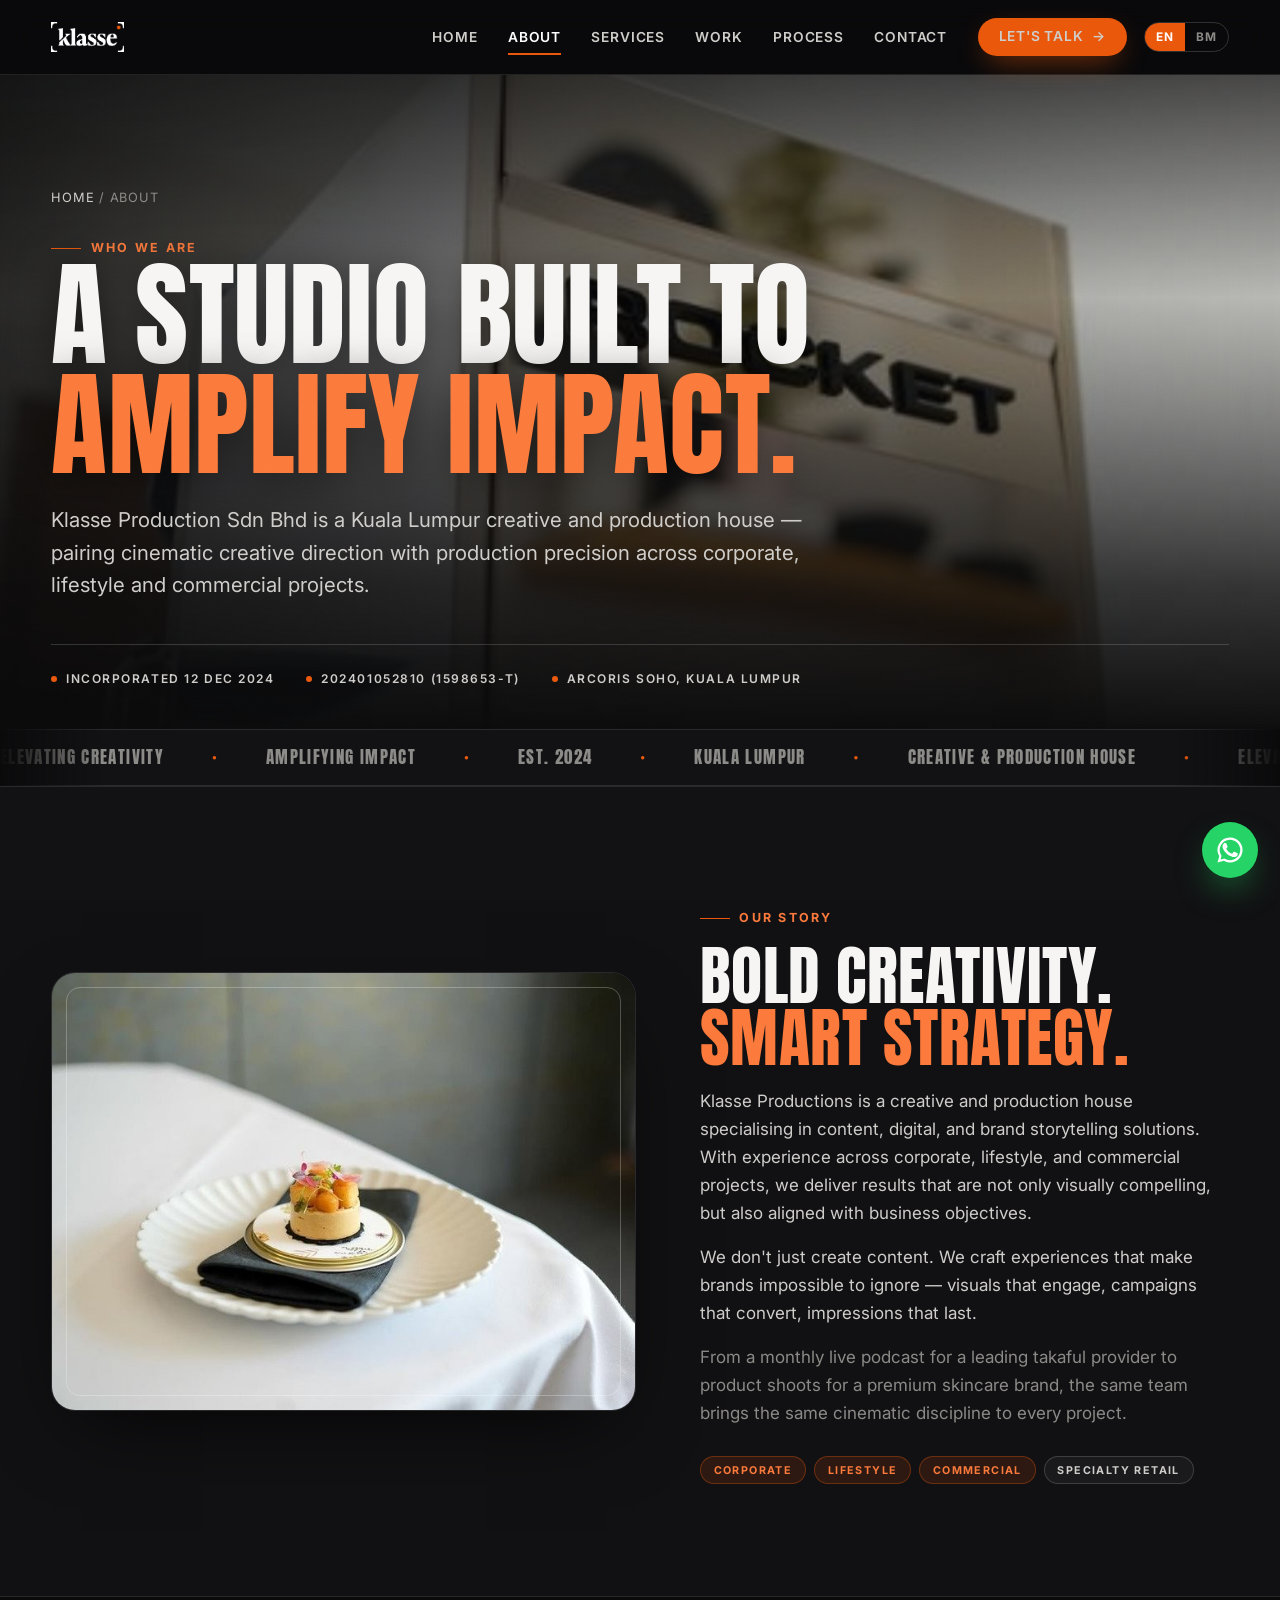
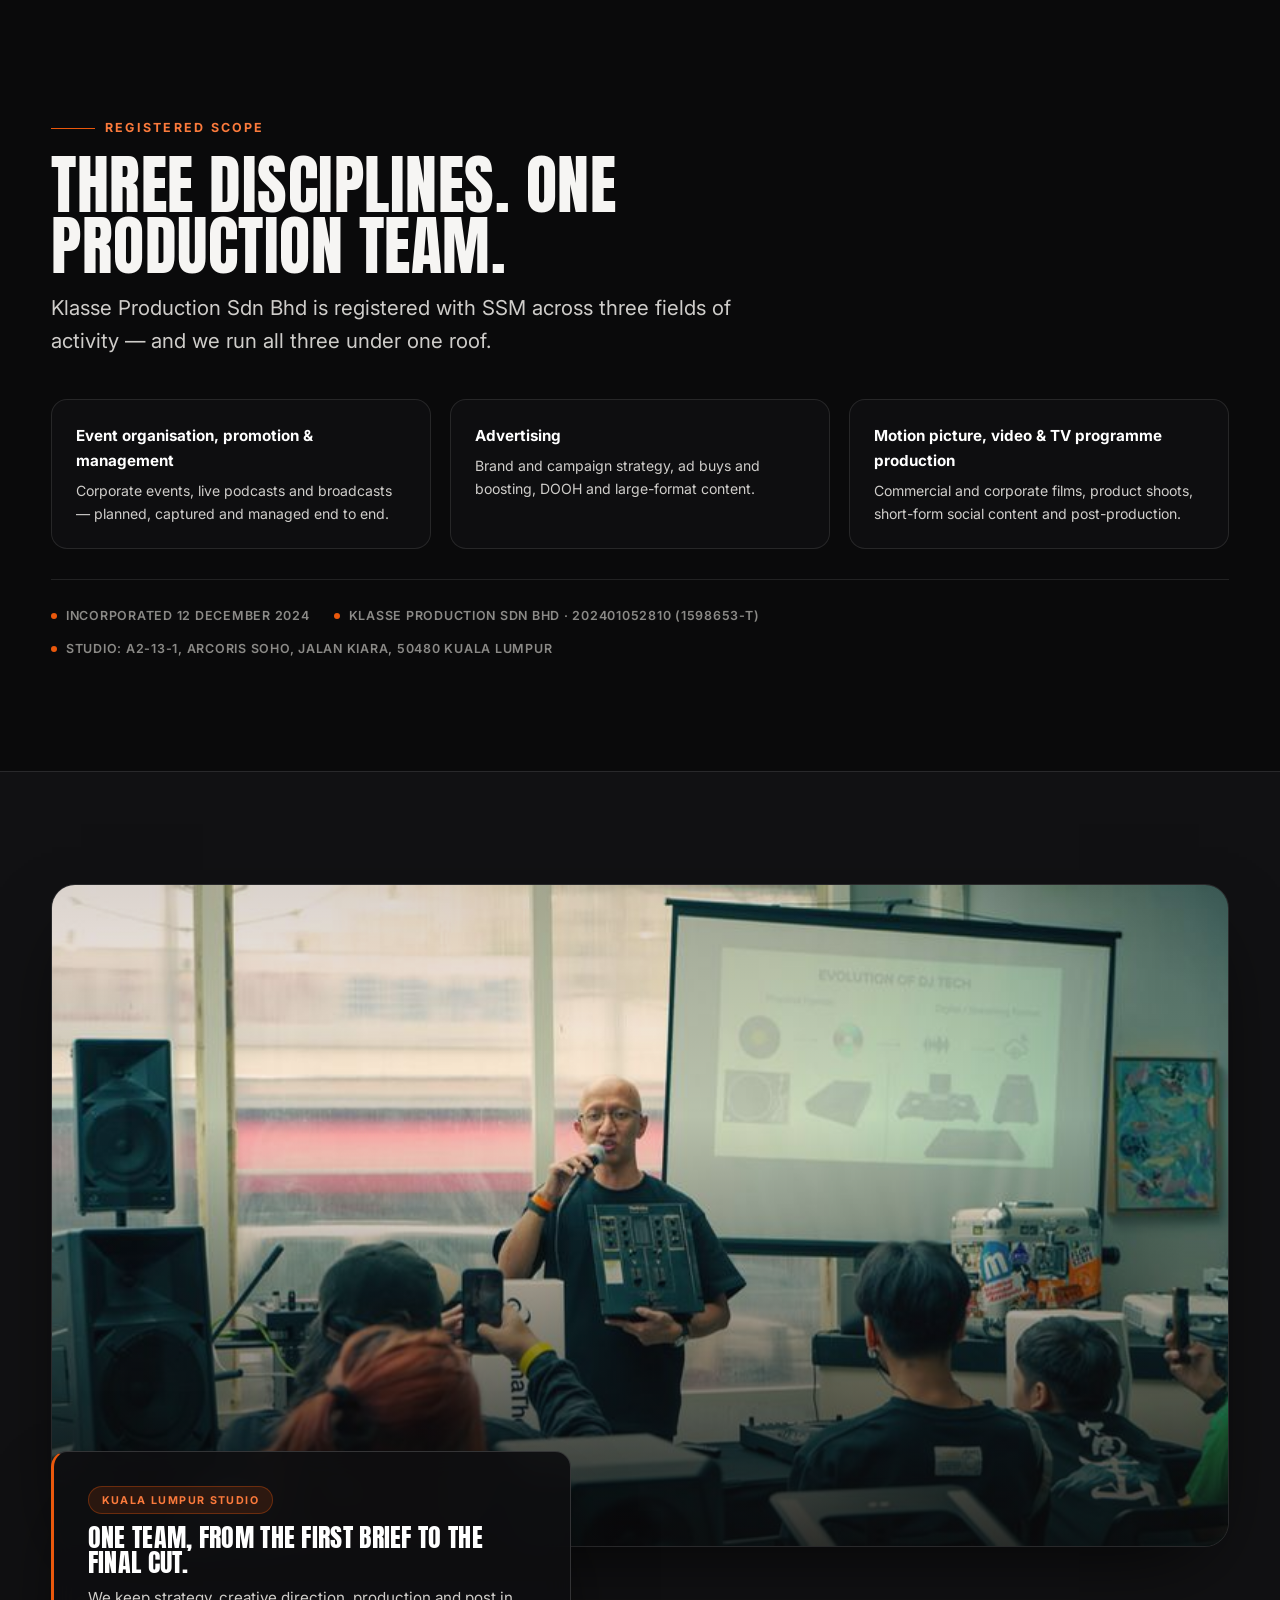
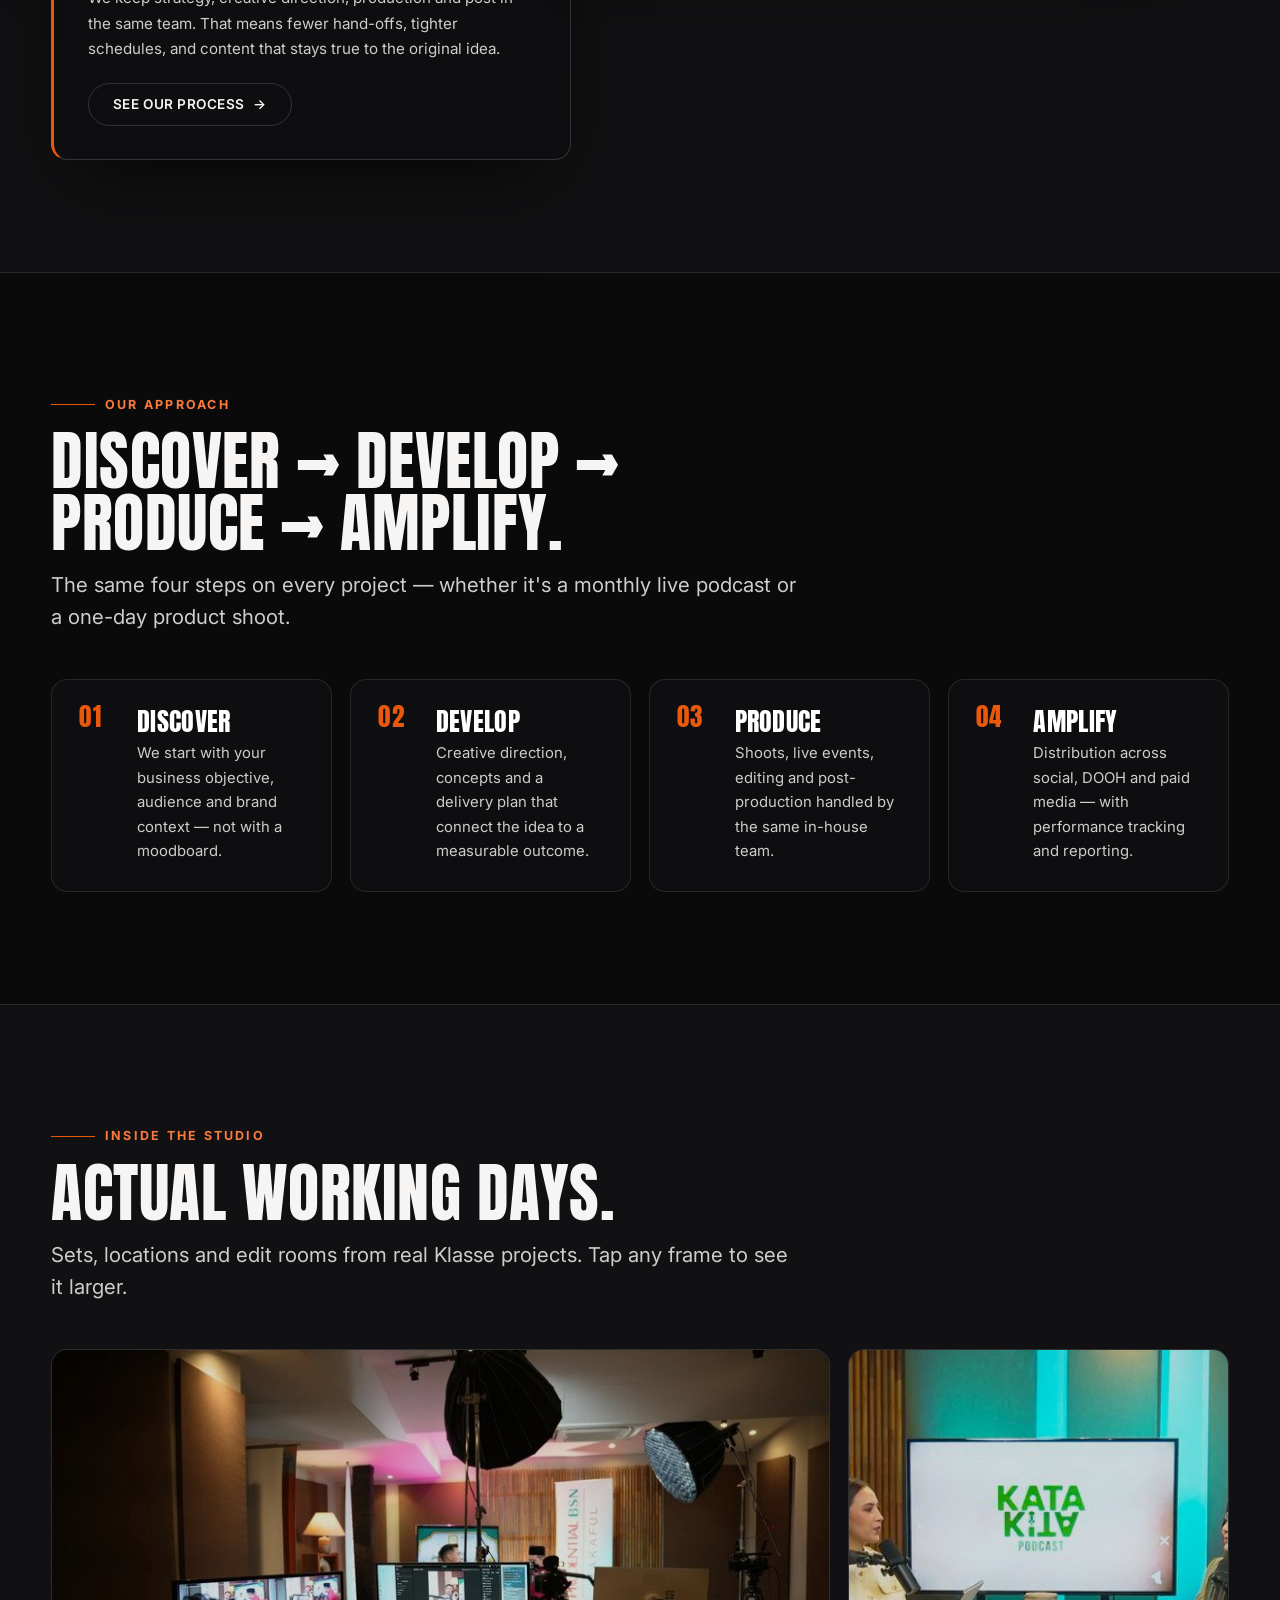
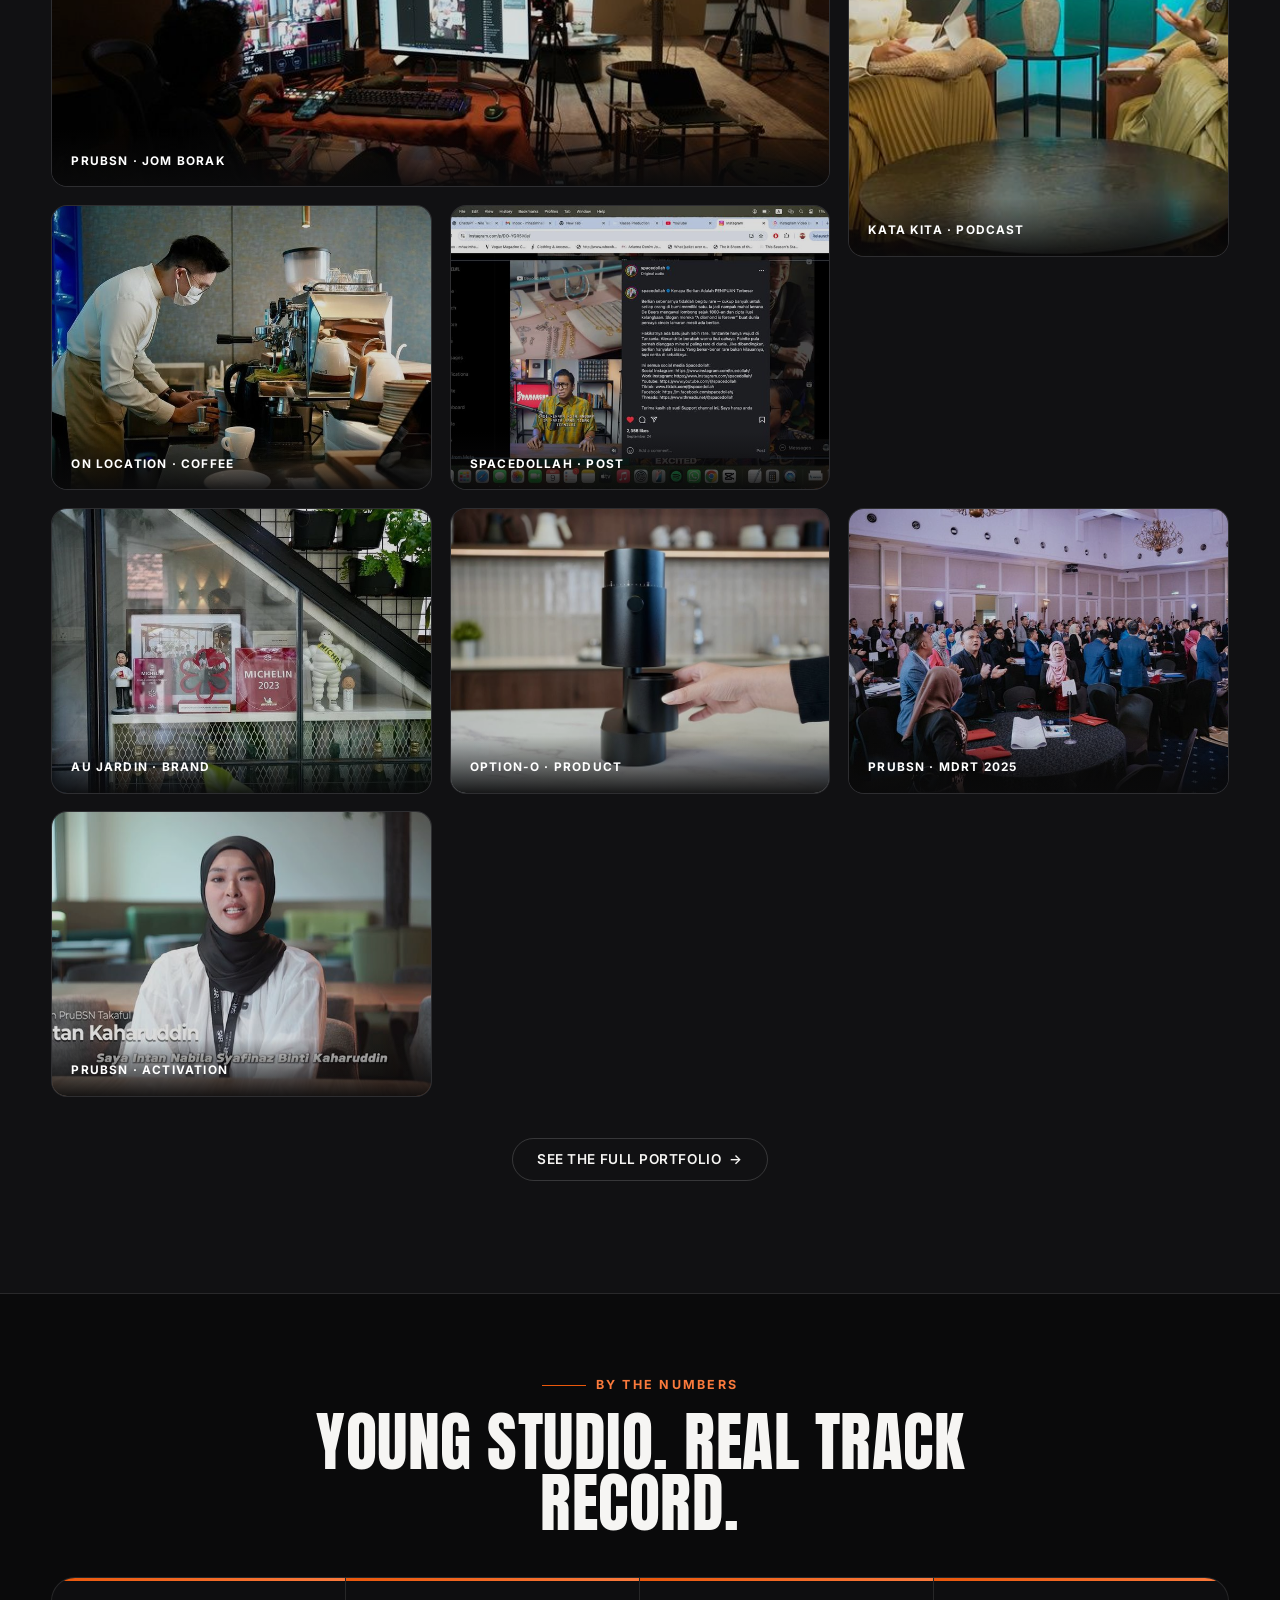
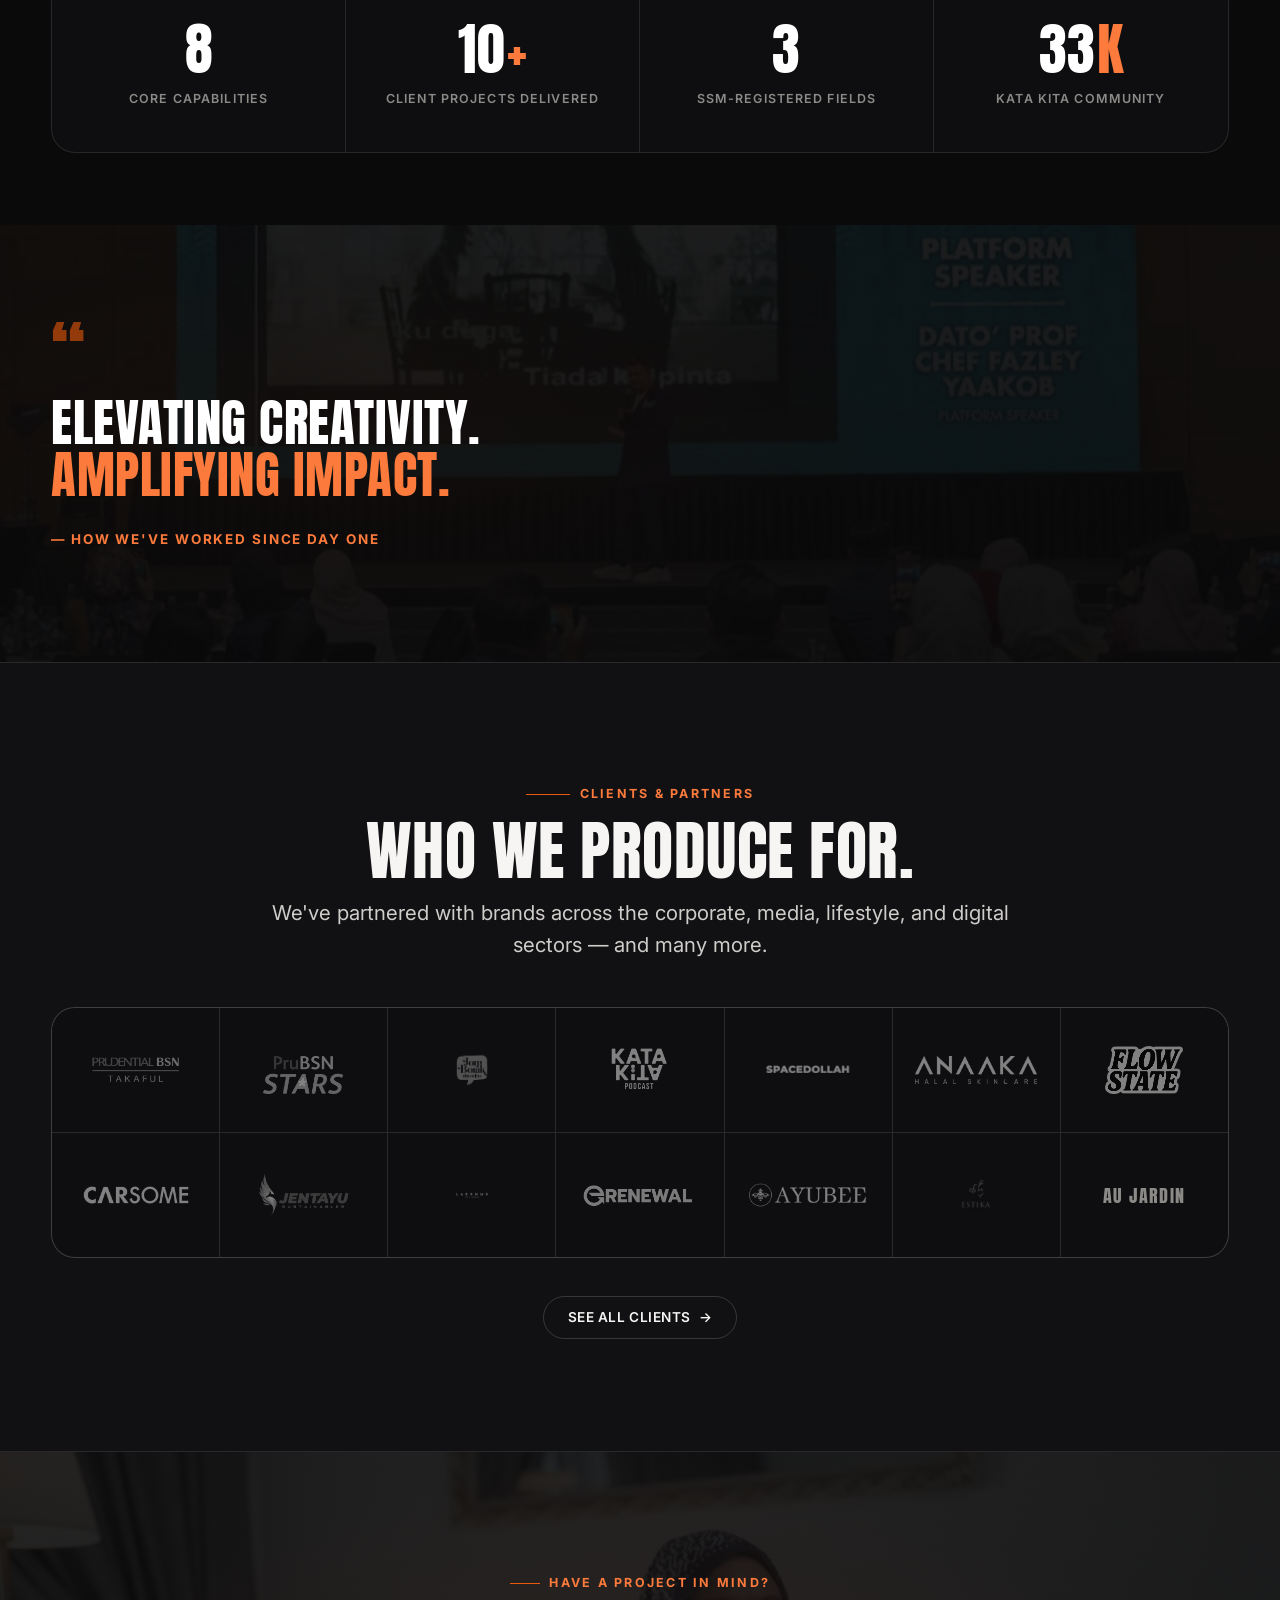
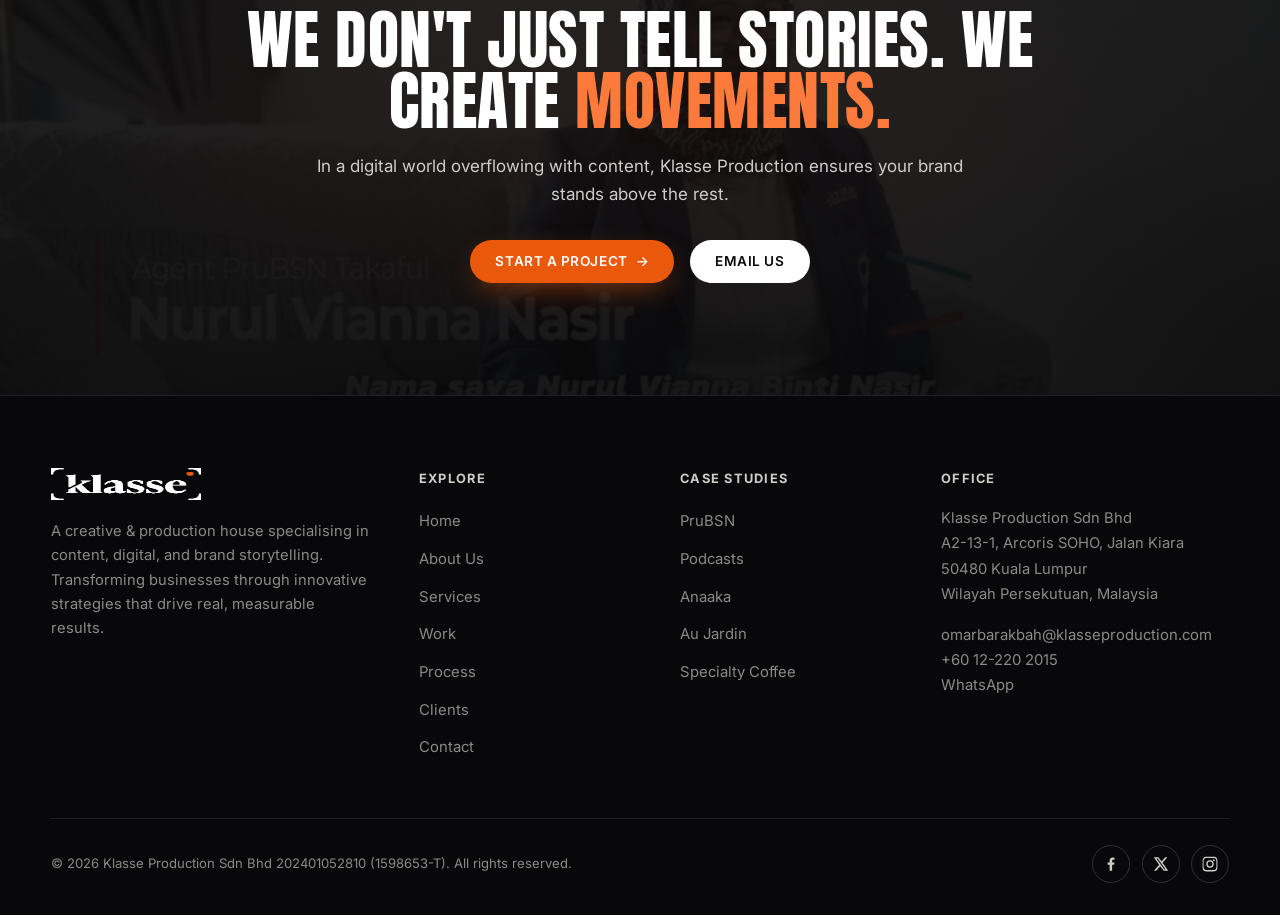
==== commit aae9a963: "Complete overhaul: real client photography, 12 pages, case studies" ====
--- a/about.html
+++ b/about.html
@@ -3,32 +3,32 @@
 <head>
 <meta charset="UTF-8">
 <meta name="viewport" content="width=device-width, initial-scale=1.0">
-<title>About Us — Klasse Productions</title>
-<meta name="description" content="Klasse Productions is a cinematic creative & production house bridging the gap between creative execution and business impact across corporate, lifestyle, and commercial projects in Kuala Lumpur.">
+<title>About — Klasse Production Sdn Bhd, Kuala Lumpur Creative &amp; Production House</title>
+<meta name="description" content="Klasse Production Sdn Bhd (202401052810 / 1598653-T) is a Kuala Lumpur creative &amp; production house established 12 December 2024, covering event organisation, advertising, and motion picture, video &amp; TV programme production.">
+<meta name="author" content="Klasse Production Sdn Bhd">
 <meta name="theme-color" content="#0a0a0b">
 <meta property="og:title" content="About — Klasse Productions">
-<meta property="og:description" content="A creative & production house built to amplify impact. Bridging creative execution and business results.">
+<meta property="og:description" content="A Kuala Lumpur creative &amp; production house built to bridge creative execution and business impact. Est. 2024.">
 <meta property="og:type" content="website">
 <meta property="og:url" content="https://klasseproduction.com/about.html">
 <meta property="og:site_name" content="Klasse Productions">
 <meta property="og:locale" content="en_MY">
-<meta property="og:image" content="https://images.unsplash.com/photo-1603201667106-0e3e0ae584c5?auto=format&fit=crop&w=1200&q=75">
-<meta property="og:image:alt" content="Klasse Productions — cinematic creative & production house, Kuala Lumpur">
+<meta property="og:image" content="https://klasseproduction.com/assets/img/about-3.jpg">
+<meta property="og:image:alt" content="Klasse Productions on location during a production in Kuala Lumpur">
 <meta name="twitter:card" content="summary_large_image">
 <meta name="twitter:title" content="About — Klasse Productions">
-<meta name="twitter:description" content="A creative & production house built to amplify impact. Bridging creative execution and business results.">
-<meta name="twitter:image" content="https://images.unsplash.com/photo-1603201667106-0e3e0ae584c5?auto=format&fit=crop&w=1200&q=75">
+<meta name="twitter:description" content="A Kuala Lumpur creative &amp; production house built to bridge creative execution and business impact. Est. 2024.">
+<meta name="twitter:image" content="https://klasseproduction.com/assets/img/about-3.jpg">
 <link rel="canonical" href="https://klasseproduction.com/about.html">
 <link rel="icon" href="assets/favicon.svg" type="image/svg+xml">
 <link rel="preconnect" href="https://fonts.googleapis.com">
 <link rel="preconnect" href="https://fonts.gstatic.com" crossorigin>
-<link rel="preconnect" href="https://images.unsplash.com" crossorigin>
-<link rel="preload" as="image" href="https://images.unsplash.com/photo-1603201667106-0e3e0ae584c5?auto=format&fit=crop&w=2000&q=75" fetchpriority="high">
+<link rel="preload" as="image" href="assets/img/about-3.jpg" fetchpriority="high">
 <link href="https://fonts.googleapis.com/css2?family=Anton&family=Archivo:wght@600;700;800&family=Inter:wght@400;500;600;700&display=swap" rel="stylesheet">
 <link rel="stylesheet" href="assets/styles.css">
 <script>document.documentElement.classList.add('js');</script>
 <script type="application/ld+json">
-{"@context":"https://schema.org","@graph":[{"@type":"Organization","@id":"https://klasseproduction.com/#organization","name":"Klasse Productions","legalName":"KLASSE PRODUCTION SDN. BHD.","url":"https://klasseproduction.com/","logo":"https://klasseproduction.com/assets/logo-white.png","foundingDate":"2024-12-12","email":"omarbarakbah@klasseproduction.com","telephone":"+60122202015","description":"Klasse Production Sdn Bhd is a Kuala Lumpur creative & production house established December 2024, covering event organisation, promotion & management; advertising; and motion picture, video & television programme production.","sameAs":["https://www.facebook.com/klasseproductions","https://x.com/classprod","https://www.instagram.com/klasseproductions"],"address":{"@type":"PostalAddress","streetAddress":"A2-13-1, Arcoris SOHO, Jalan Kiara","addressLocality":"Kuala Lumpur","postalCode":"50480","addressRegion":"Wilayah Persekutuan","addressCountry":"MY"}},{"@type":"LocalBusiness","@id":"https://klasseproduction.com/#localbusiness","name":"Klasse Productions","image":"https://images.unsplash.com/photo-1603201667106-0e3e0ae584c5?auto=format&fit=crop&w=1200&q=75","url":"https://klasseproduction.com/","email":"omarbarakbah@klasseproduction.com","telephone":"+60122202015","priceRange":"$$","foundingDate":"2024-12-12","areaServed":"MY","sameAs":["https://www.facebook.com/klasseproductions","https://x.com/classprod","https://www.instagram.com/klasseproductions"],"address":{"@type":"PostalAddress","streetAddress":"A2-13-1, Arcoris SOHO, Jalan Kiara","addressLocality":"Kuala Lumpur","postalCode":"50480","addressRegion":"Wilayah Persekutuan","addressCountry":"MY"}}]}
+{"@context":"https://schema.org","@graph":[{"@type":"Organization","@id":"https://klasseproduction.com/#organization","name":"Klasse Productions","legalName":"KLASSE PRODUCTION SDN. BHD.","url":"https://klasseproduction.com/","logo":"https://klasseproduction.com/assets/logo-white.png","image":"https://klasseproduction.com/assets/img/about-3.jpg","foundingDate":"2024-12-12","foundingLocation":"Kuala Lumpur, Malaysia","email":"omarbarakbah@klasseproduction.com","telephone":"+60122202015","slogan":"Elevating creativity, amplifying impact.","description":"Klasse Production Sdn Bhd is a Kuala Lumpur creative & production house established December 2024, covering event organisation, promotion & management; advertising; and motion picture, video & television programme production.","sameAs":["https://www.facebook.com/klasseproductions","https://x.com/classprod","https://www.instagram.com/klasseproductions"],"address":{"@type":"PostalAddress","streetAddress":"A2-13-1, Arcoris SOHO, Jalan Kiara","addressLocality":"Kuala Lumpur","postalCode":"50480","addressRegion":"Wilayah Persekutuan","addressCountry":"MY"}},{"@type":"LocalBusiness","@id":"https://klasseproduction.com/#localbusiness","name":"Klasse Productions","image":"https://klasseproduction.com/assets/img/about-3.jpg","url":"https://klasseproduction.com/about.html","email":"omarbarakbah@klasseproduction.com","telephone":"+60122202015","priceRange":"$$","foundingDate":"2024-12-12","areaServed":"MY","sameAs":["https://www.facebook.com/klasseproductions","https://x.com/classprod","https://www.instagram.com/klasseproductions"],"address":{"@type":"PostalAddress","streetAddress":"A2-13-1, Arcoris SOHO, Jalan Kiara","addressLocality":"Kuala Lumpur","postalCode":"50480","addressRegion":"Wilayah Persekutuan","addressCountry":"MY"}}]}
 </script>
 <script type="application/ld+json">
 {"@context":"https://schema.org","@type":"BreadcrumbList","itemListElement":[{"@type":"ListItem","position":1,"name":"Home","item":"https://klasseproduction.com/"},{"@type":"ListItem","position":2,"name":"About","item":"https://klasseproduction.com/about.html"}]}
@@ -39,15 +39,17 @@
 <div class="scrollbar"></div>
 <div class="grain" aria-hidden="true"></div>
 
+<!-- ===== HEADER (copy verbatim across pages; swap the .active link) ===== -->
 <header class="site-header">
   <div class="wrap nav">
-    <a class="nav__logo" href="index.html" aria-label="Klasse Productions home"><img src="assets/logo-white.png" alt="Klasse Productions"></a>
+    <a class="nav__logo" href="index.html" aria-label="Klasse Productions home"><img src="assets/logo-white.png" alt="Klasse Productions" width="140" height="30"></a>
     <div class="nav__right">
-      <nav class="nav__links" id="nav-links">
+      <nav class="nav__links" id="nav-links" aria-label="Main">
         <a href="index.html" data-i18n="nav.home">Home</a>
         <a href="about.html" class="active" data-i18n="nav.about">About</a>
         <a href="services.html" data-i18n="nav.services">Services</a>
         <a href="work.html" data-i18n="nav.work">Work</a>
+        <a href="process.html" data-i18n="nav.process">Process</a>
         <a href="contact.html" data-i18n="nav.contact">Contact</a>
         <a class="btn btn--primary nav__cta" href="contact.html" data-bm="Mari berbual <span class='arrow'>&rarr;</span>">Let's talk <span class="arrow">&rarr;</span></a>
       </nav>
@@ -55,149 +57,279 @@
         <button type="button" data-lang="en" class="on" aria-label="Switch to English" aria-pressed="true">EN</button>
         <button type="button" data-lang="bm" aria-label="Tukar ke Bahasa Melayu" aria-pressed="false">BM</button>
       </div>
-      <button class="nav__toggle" aria-label="Open menu" aria-expanded="false"><span></span><span></span><span></span></button>
+      <button class="nav__toggle" aria-label="Open menu" aria-expanded="false" aria-controls="nav-links"><span></span><span></span><span></span></button>
     </div>
   </div>
 </header>
 
-<!-- ===== PAGE HERO ===== -->
-<section class="page-hero" id="content" tabindex="-1">
-  <div class="page-hero__bg" data-parallax="0.14">
-    <img decoding="async" fetchpriority="high" src="https://images.unsplash.com/photo-1603201667106-0e3e0ae584c5?auto=format&fit=crop&w=2000&q=75" alt="Creative production team collaborating in a studio">
-  </div>
-  <div class="page-hero__overlay" aria-hidden="true"></div>
-  <div class="wrap">
-    <div class="breadcrumb load-up"><a href="index.html" data-i18n="nav.home">Home</a> &nbsp;/&nbsp; <span data-i18n="nav.about">About</span></div>
-    <span class="eyebrow load-up d1" data-i18n="eyebrow.about">About Klasse</span>
-    <h1 class="load-up d2" style="margin-top:1rem" data-bm="Sebuah rumah kreatif &amp; produksi yang dibina untuk <span class='hl'>memperkasa impak.</span>">A creative &amp; production house built to <span class="hl">amplify impact.</span></h1>
-    <p class="lead load-up d3" data-bm="Klasse Productions pakar dalam penyelesaian kandungan, digital, dan penceritaan jenama — menggabungkan kreativiti berani dengan strategi bijak untuk menjadikan jenama mustahil diabaikan.">Klasse Productions specialises in content, digital, and brand storytelling solutions — combining bold creativity with smart strategy to make brands impossible to ignore.</p>
-  </div>
-</section>
-
-<!-- ===== WHO WE ARE ===== -->
+<!-- ===== HERO ===== -->
+<section class="hero-media hero-media--short" id="content" tabindex="-1">
+  <div class="hero-media__bg" data-parallax="0.12">
+    <img src="assets/img/about-3.jpg" alt="Klasse Productions on location during a client production in Kuala Lumpur" fetchpriority="high" decoding="async">
+  </div>
+  <div class="hero-media__scrim" aria-hidden="true"></div>
+  <div class="wrap hero-media__body">
+    <nav class="breadcrumb load-up" aria-label="Breadcrumb">
+      <a href="index.html" data-i18n="nav.home">Home</a> <span aria-hidden="true">/</span> <span data-i18n="nav.about">About</span>
+    </nav>
+    <span class="eyebrow load-up" data-i18n="eyebrow.whoweare">Who we are</span>
+    <h1 class="load-up d1" data-bm="Sebuah studio yang dibina untuk <span class='hl'>memperkasa impak.</span>">A studio built to <span class="hl">amplify impact.</span></h1>
+    <p class="lead load-up d2" data-bm="Klasse Production Sdn Bhd ialah rumah kreatif dan produksi yang berpangkalan di Kuala Lumpur — menggabungkan arah kreatif sinematik dengan ketepatan produksi merentasi projek korporat, gaya hidup dan komersial.">Klasse Production Sdn Bhd is a Kuala Lumpur creative and production house — pairing cinematic creative direction with production precision across corporate, lifestyle and commercial projects.</p>
+    <div class="hero-media__meta load-up d3">
+      <span data-bm="Diperbadankan 12 Dis 2024">Incorporated 12 Dec 2024</span>
+      <span>202401052810 (1598653-T)</span>
+      <span data-bm="Arcoris SOHO, Kuala Lumpur">Arcoris SOHO, Kuala Lumpur</span>
+    </div>
+  </div>
+</section>
+
+<!-- ===== TICKER ===== -->
+<div class="ticker" aria-hidden="true">
+  <div class="ticker__track">
+    <span>Elevating creativity</span><span>Amplifying impact</span><span>Est. 2024</span><span>Kuala Lumpur</span><span>Creative &amp; Production House</span>
+    <span>Elevating creativity</span><span>Amplifying impact</span><span>Est. 2024</span><span>Kuala Lumpur</span><span>Creative &amp; Production House</span>
+  </div>
+</div>
+
+<!-- ===== WHO WE ARE (split) ===== -->
 <section class="section section--panel">
-  <div class="wrap split">
-    <div class="split__media reveal">
+  <div class="wrap split split--center">
+    <div class="split__media split__media--wide reveal">
       <span class="frame" aria-hidden="true"></span>
-      <img src="https://images.unsplash.com/photo-1518930259200-3e5b29f42096?auto=format&fit=crop&w=1200&q=75" alt="Director reviewing footage on a monitor during a shoot" loading="lazy" decoding="async">
+      <img src="assets/img/about-2.jpg" alt="Klasse Productions crew setting up equipment before a shoot" loading="lazy" decoding="async">
     </div>
     <div>
-      <span class="eyebrow reveal" data-i18n="eyebrow.whoweare">Who we are</span>
-      <h2 class="reveal" style="margin:1rem 0 1.2rem" data-bm="Merapatkan jurang antara pelaksanaan kreatif dan <span class='hl'>impak perniagaan.</span>">Bridging the gap between creative execution and <span class="hl">business impact.</span></h2>
-      <p class="reveal" style="margin-bottom:1rem" data-bm="Dengan pengalaman merentasi projek korporat, gaya hidup, dan komersial, kami memberikan hasil yang bukan sahaja menarik dari segi visual, tetapi juga selari dengan objektif perniagaan.">With experience across corporate, lifestyle, and commercial projects, we deliver results that are not only visually compelling, but also aligned with business objectives.</p>
-      <p class="reveal muted" data-bm="Pasukan kami bekerja rapat dengan jenama untuk membangun dan menghasilkan kandungan yang mendorong penglibatan, mengukuhkan kehadiran jenama, dan memberikan hasil boleh diukur merentasi pelbagai platform.">Our team works closely with brands to develop and produce content that drives engagement, strengthens brand presence, and delivers measurable results across multiple platforms.</p>
-      <div class="studio-note reveal">
-        <span data-bm="Ditubuhkan 12 Dis 2024">Est. 12 Dec 2024</span>
-        <span data-bm="Kuala Lumpur, Malaysia">Kuala Lumpur, Malaysia</span>
-        <span>SDN. BHD. 1598653-T</span>
-      </div>
-    </div>
-  </div>
-</section>
-
-<!-- ===== REGISTERED SCOPE ===== -->
-<section class="section section--panel section--tight">
-  <div class="wrap">
-    <div class="sec-head reveal">
-      <span class="eyebrow" data-i18n="eyebrow.studio">A Kuala Lumpur studio</span>
-      <h2 data-bm="Muda, tetapi dibina untuk skala.">Young studio, built for scale.</h2>
-      <p class="lead muted" data-bm="Ditubuhkan pada Disember 2024, Klasse Production Sdn Bhd ialah rumah kreatif dan produksi berpangkalan di Kuala Lumpur. Skop perniagaan berdaftar kami merentasi tiga bidang bersepadu:">Established in December 2024, Klasse Production Sdn Bhd is a Kuala Lumpur-based creative and production house. Our registered business scope spans three connected disciplines:</p>
-    </div>
-    <div class="scope-line reveal">
-      <div class="scope"><h4 data-bm="Acara">Events</h4><p data-bm="Penganjuran, promosi, dan pengurusan acara — daripada konsep hingga pelaksanaan di lapangan.">Organisation, promotion, and management of events — from concept through on-ground delivery.</p></div>
-      <div class="scope"><h4 data-bm="Pengiklanan">Advertising</h4><p data-bm="Arahan kreatif, kempen, dan media berbayar yang menghubungkan jenama dengan khalayak yang tepat.">Creative direction, campaigns, and paid media that connect brands with the right audiences.</p></div>
-      <div class="scope"><h4 data-bm="Produksi Filem &amp; Video">Film &amp; Video Production</h4><p data-bm="Produksi gambar bergerak, video, dan rancangan televisyen — dibina dengan ketepatan sinematik.">Motion picture, video, and television programme production — built with cinematic precision.</p></div>
-    </div>
-  </div>
-</section>
-
-<!-- ===== VALUES ===== -->
+      <span class="eyebrow reveal" data-i18n="eyebrow.story">Our story</span>
+      <h2 class="reveal" style="margin:1.1rem 0" data-bm="Kreativiti berani. <span class='hl'>Strategi bijak.</span>">Bold creativity. <span class="hl">Smart strategy.</span></h2>
+      <p class="reveal" style="margin-bottom:1rem" data-bm="Klasse Productions ialah sebuah rumah kreatif dan produksi yang pakar dalam penyelesaian kandungan, digital, dan penceritaan jenama. Dengan pengalaman merentasi projek korporat, gaya hidup, dan komersial, kami memberikan hasil yang bukan sahaja menarik dari segi visual, tetapi juga selari dengan objektif perniagaan.">Klasse Productions is a creative and production house specialising in content, digital, and brand storytelling solutions. With experience across corporate, lifestyle, and commercial projects, we deliver results that are not only visually compelling, but also aligned with business objectives.</p>
+      <p class="reveal" style="margin-bottom:1rem" data-bm="Kami bukan sekadar mencipta kandungan. Kami mereka pengalaman yang membuatkan jenama mustahil untuk diabaikan — visual yang menarik, kempen yang menukar, kesan yang berkekalan.">We don't just create content. We craft experiences that make brands impossible to ignore — visuals that engage, campaigns that convert, impressions that last.</p>
+      <p class="reveal muted" data-bm="Daripada podcast langsung bulanan untuk penanggung takaful terkemuka hingga penggambaran produk untuk jenama penjagaan kulit premium, pasukan yang sama membawa disiplin sinematik yang sama ke setiap projek.">From a monthly live podcast for a leading takaful provider to product shoots for a premium skincare brand, the same team brings the same cinematic discipline to every project.</p>
+      <div class="chip-row reveal" style="margin-top:1.8rem">
+        <span class="chip" data-bm="Korporat">Corporate</span>
+        <span class="chip" data-bm="Gaya hidup">Lifestyle</span>
+        <span class="chip" data-bm="Komersial">Commercial</span>
+        <span class="chip chip--ghost" data-bm="Runcit khusus">Specialty retail</span>
+      </div>
+    </div>
+  </div>
+</section>
+
+<!-- ===== REGISTERED SCOPE (SSM) ===== -->
 <section class="section">
   <div class="wrap">
-    <div class="sec-head reveal">
-      <span class="eyebrow" data-i18n="eyebrow.whatwedo">What we do</span>
-      <h2 data-bm="Hujung-ke-hujung, daripada konsep ke pelaksanaan.">End-to-end, from concept to execution.</h2>
-      <p class="lead muted" data-bm="Penyelesaian kreatif dan produksi lengkap merentasi persekitaran digital, korporat, dan komersial — setiap karya direka untuk selari dengan identiti jenama sambil kekal relevan dengan landskap kandungan hari ini.">Complete creative and production solutions across digital, corporate, and commercial environments — every piece crafted to align with brand identity while staying relevant to today's content landscape.</p>
-    </div>
-    <div class="value-grid" style="margin-top:3rem">
-      <div class="value reveal"><span class="v-num">01</span><h3 data-bm="Kreatif yang menghubungkan">Creative that connects</h3><p data-bm="Idea yang diterjemahkan kepada kandungan visual yang kuat, direka untuk mencetus perbualan dan bergema dengan khalayak sebenar.">Ideas that translate into strong visual content, designed to spark conversations and resonate with real audiences.</p></div>
-      <div class="value reveal"><span class="v-num">02</span><h3 data-bm="Strategi yang berkesan">Strategy that performs</h3><p data-bm="Setiap kempen dibina atas pemahaman jelas tentang tingkah laku khalayak, menggabungkan arahan kreatif dengan matlamat boleh diukur.">Every campaign is built on a clear understanding of audience behaviour, combining creative direction with measurable goals.</p></div>
-      <div class="value reveal"><span class="v-num">03</span><h3 data-bm="Produksi yang menyampaikan">Production that delivers</h3><p data-bm="Daripada filem korporat hingga siaran langsung, kami fokus pada kejelasan, penceritaan, dan pelaksanaan profesional pada setiap langkah.">From corporate films to live broadcasts, we focus on clarity, storytelling, and professional execution at every step.</p></div>
-    </div>
-  </div>
-</section>
-
-<!-- ===== PARALLAX MOVEMENT BAND ===== -->
-<section class="parallax">
-  <div class="parallax__bg" data-parallax="0.12">
-    <img src="https://images.unsplash.com/photo-1576280314550-773c50583407?auto=format&fit=crop&w=2000&q=75" alt="Cinematic film set bathed in coloured light" loading="lazy" decoding="async">
-  </div>
-  <div class="wrap">
-    <span class="eyebrow reveal" data-i18n="eyebrow.makeHappen">Our philosophy</span>
-    <h2 class="reveal" style="margin:1rem 0 1.2rem" data-bm="Kami bukan sekadar mencipta kandungan — kami mencipta pengalaman yang membuatkan jenama <span class='hl'>mustahil diabaikan.</span>">We don't just create content — we craft experiences that make brands <span class="hl">impossible to ignore.</span></h2>
-    <p class="reveal" data-bm="Di Klasse Production, kami menggabungkan kreativiti berani dengan strategi bijak untuk menghasilkan kandungan yang memukau, mendorong penglibatan dan meningkatkan kehadiran jenama — daripada keajaiban pemasaran hingga produksi sinematik.">At Klasse Production, we blend bold creativity with smart strategy to produce scroll-stopping content that drives engagement and boosts brand presence — from marketing magic to cinematic production.</p>
-  </div>
-</section>
-
-<!-- ===== STATS ===== -->
-<section class="section section--panel section--tight">
-  <div class="wrap">
-    <div class="sec-head center reveal" style="margin-bottom:2.8rem">
+    <div class="section-head reveal">
+      <span class="eyebrow" data-i18n="eyebrow.scope">Registered scope</span>
+      <h2 data-bm="Tiga disiplin. Satu pasukan produksi.">Three disciplines. One production team.</h2>
+      <p class="lead muted" data-bm="Klasse Production Sdn Bhd didaftarkan dengan SSM merentasi tiga bidang aktiviti — dan kami mengendalikan ketiga-tiganya di bawah satu bumbung.">Klasse Production Sdn Bhd is registered with SSM across three fields of activity — and we run all three under one roof.</p>
+    </div>
+    <div class="scope-line reveal" style="margin-top:2.6rem">
+      <div class="scope">
+        <h4 data-bm="Penganjuran, promosi &amp; pengurusan acara">Event organisation, promotion &amp; management</h4>
+        <p data-bm="Acara korporat, podcast langsung dan siaran — dirancang, dirakam dan diuruskan hujung ke hujung.">Corporate events, live podcasts and broadcasts — planned, captured and managed end to end.</p>
+      </div>
+      <div class="scope">
+        <h4 data-bm="Pengiklanan">Advertising</h4>
+        <p data-bm="Strategi jenama dan kempen, pembelian iklan dan penggalakan, DOOH dan kandungan format besar.">Brand and campaign strategy, ad buys and boosting, DOOH and large-format content.</p>
+      </div>
+      <div class="scope">
+        <h4 data-bm="Produksi filem, video &amp; program TV">Motion picture, video &amp; TV programme production</h4>
+        <p data-bm="Filem komersial dan korporat, penggambaran produk, kandungan sosial bentuk pendek dan pasca-produksi.">Commercial and corporate films, product shoots, short-form social content and post-production.</p>
+      </div>
+    </div>
+    <div class="studio-note reveal">
+      <span data-bm="Diperbadankan 12 Disember 2024">Incorporated 12 December 2024</span>
+      <span>Klasse Production Sdn Bhd &middot; 202401052810 (1598653-T)</span>
+      <span data-bm="Studio: A2-13-1, Arcoris SOHO, Jalan Kiara, 50480 Kuala Lumpur">Studio: A2-13-1, Arcoris SOHO, Jalan Kiara, 50480 Kuala Lumpur</span>
+    </div>
+  </div>
+</section>
+
+<!-- ===== SHOWCASE — the studio ===== -->
+<section class="section section--panel">
+  <div class="wrap">
+    <div class="showcase showcase--left reveal">
+      <div class="showcase__media">
+        <img src="assets/img/flowstate-b-1.jpg" alt="Klasse Productions covering a live Flow State event with full stage production" loading="lazy" decoding="async">
+      </div>
+      <div class="showcase__card">
+        <span class="chip" data-i18n="eyebrow.studio">Kuala Lumpur studio</span>
+        <h3 data-bm="Satu pasukan, dari brief pertama hingga suntingan terakhir.">One team, from the first brief to the final cut.</h3>
+        <p data-bm="Kami menyimpan strategi, arah kreatif, produksi dan pasca-produksi dalam pasukan yang sama. Itu bermakna lebih sedikit serah-tugas, jadual yang lebih ketat, dan kandungan yang kekal setia kepada idea asal.">We keep strategy, creative direction, production and post in the same team. That means fewer hand-offs, tighter schedules, and content that stays true to the original idea.</p>
+        <a class="btn btn--ghost" style="margin-top:1.4rem" href="process.html" data-bm="Lihat proses kami <span class='arrow'>&rarr;</span>">See our process <span class="arrow">&rarr;</span></a>
+      </div>
+    </div>
+  </div>
+</section>
+
+<!-- ===== APPROACH — step list ===== -->
+<section class="section">
+  <div class="wrap">
+    <div class="section-head reveal">
+      <span class="eyebrow" data-i18n="eyebrow.approach">Our approach</span>
+      <h2 data-bm="Discover &rarr; Develop &rarr; Produce &rarr; Amplify.">Discover &rarr; Develop &rarr; Produce &rarr; Amplify.</h2>
+      <p class="lead muted" data-bm="Empat langkah yang sama pada setiap projek — sama ada podcast langsung bulanan atau penggambaran produk satu hari.">The same four steps on every project — whether it's a monthly live podcast or a one-day product shoot.</p>
+    </div>
+    <ol class="step-list step-list--4" style="margin-top:2.8rem">
+      <li class="step-list__item reveal">
+        <h3 data-bm="Terokai">Discover</h3>
+        <p data-bm="Kami bermula dengan objektif perniagaan, audiens dan konteks jenama anda — bukan dengan moodboard.">We start with your business objective, audience and brand context — not with a moodboard.</p>
+      </li>
+      <li class="step-list__item reveal">
+        <h3 data-bm="Bangunkan">Develop</h3>
+        <p data-bm="Arah kreatif, konsep dan pelan pelaksanaan yang menghubungkan idea dengan hasil yang boleh diukur.">Creative direction, concepts and a delivery plan that connect the idea to a measurable outcome.</p>
+      </li>
+      <li class="step-list__item reveal">
+        <h3 data-bm="Hasilkan">Produce</h3>
+        <p data-bm="Penggambaran, acara langsung, penyuntingan dan pasca-produksi dijalankan oleh pasukan yang sama.">Shoots, live events, editing and post-production handled by the same in-house team.</p>
+      </li>
+      <li class="step-list__item reveal">
+        <h3 data-bm="Perkasakan">Amplify</h3>
+        <p data-bm="Pengagihan merentasi sosial, DOOH dan media berbayar — dengan penjejakan prestasi dan pelaporan.">Distribution across social, DOOH and paid media — with performance tracking and reporting.</p>
+      </li>
+    </ol>
+  </div>
+</section>
+
+<!-- ===== MOSAIC — real photos + lightbox ===== -->
+<section class="section section--panel">
+  <div class="wrap">
+    <div class="section-head reveal">
+      <span class="eyebrow" data-i18n="eyebrow.inside">Inside the studio</span>
+      <h2 data-bm="Hari-hari kerja sebenar.">Actual working days.</h2>
+      <p class="lead muted" data-bm="Set, lokasi dan bilik suntingan daripada projek Klasse yang sebenar. Klik mana-mana bingkai untuk melihatnya lebih besar.">Sets, locations and edit rooms from real Klasse projects. Tap any frame to see it larger.</p>
+    </div>
+    <div class="mosaic" style="margin-top:2.8rem">
+      <button type="button" class="mosaic__cell is-wide reveal" data-lightbox="studio" data-title="Jom Borak — live podcast studio" data-blurb="Monthly live podcast production for PruBSN." data-blurb-bm="Produksi podcast langsung bulanan untuk PruBSN.">
+        <img src="assets/img/jomborak-2.jpg" alt="Jom Borak live podcast studio set built by Klasse Productions" loading="lazy" decoding="async">
+        <span class="mosaic__cap" data-bm="PruBSN &middot; Jom Borak">PruBSN &middot; Jom Borak</span>
+      </button>
+      <button type="button" class="mosaic__cell is-tall reveal" data-lightbox="studio" data-title="Kata Kita — weekly podcast" data-blurb="A weekly podcast with public figures and industry personalities." data-blurb-bm="Podcast mingguan bersama tokoh awam dan personaliti industri.">
+        <img src="assets/img/katakita-2.jpg" alt="Kata Kita podcast recording in progress" loading="lazy" decoding="async">
+        <span class="mosaic__cap" data-bm="Kata Kita &middot; Podcast">Kata Kita &middot; Podcast</span>
+      </button>
+      <button type="button" class="mosaic__cell reveal" data-lightbox="studio" data-title="On location — specialty coffee" data-blurb="Shooting brand content in a specialty coffee bar." data-blurb-bm="Merakam kandungan jenama di bar kopi khusus.">
+        <img src="assets/img/about-1.jpg" alt="Barista pulling an espresso shot during a Klasse Productions shoot" loading="lazy" decoding="async">
+        <span class="mosaic__cap" data-bm="Di lokasi &middot; Kopi">On location &middot; Coffee</span>
+      </button>
+      <button type="button" class="mosaic__cell reveal" data-lightbox="studio" data-title="SpaceDollah — edit suite" data-blurb="Post-production for digital content across IG, FB, TikTok and YouTube." data-blurb-bm="Pasca-produksi untuk kandungan digital di IG, FB, TikTok dan YouTube.">
+        <img src="assets/img/spacedollah-2.jpg" alt="Editing SpaceDollah digital content in the post-production suite" loading="lazy" decoding="async">
+        <span class="mosaic__cap" data-bm="SpaceDollah &middot; Pasca">SpaceDollah &middot; Post</span>
+      </button>
+      <button type="button" class="mosaic__cell reveal" data-lightbox="studio" data-title="Au Jardin — brand content" data-blurb="Fine-dining brand content for a one-Michelin-star restaurant." data-blurb-bm="Kandungan jenama fine-dining untuk restoran satu-bintang Michelin.">
+        <img src="assets/img/aujardin-c-1.jpg" alt="Au Jardin fine dining brand content produced by Klasse" loading="lazy" decoding="async">
+        <span class="mosaic__cap" data-bm="Au Jardin &middot; Jenama">Au Jardin &middot; Brand</span>
+      </button>
+      <button type="button" class="mosaic__cell reveal" data-lightbox="studio" data-title="Option-O — Lagom Casa launch" data-blurb="Product content for the Option-O launch at Lagom Casa." data-blurb-bm="Kandungan produk untuk pelancaran Option-O di Lagom Casa.">
+        <img src="assets/img/optiono-b-1.jpg" alt="Option-O product content shot for the Lagom Casa launch" loading="lazy" decoding="async">
+        <span class="mosaic__cap" data-bm="Option-O &middot; Produk">Option-O &middot; Product</span>
+      </button>
+      <button type="button" class="mosaic__cell reveal" data-lightbox="studio" data-title="PruBSN — MDRT Buddies 2025" data-blurb="Corporate event production and coverage in a hotel ballroom." data-blurb-bm="Produksi dan liputan acara korporat di dewan hotel.">
+        <img src="assets/img/mdrt-2.jpg" alt="PruBSN MDRT Buddies 2025 corporate event covered by Klasse Productions" loading="lazy" decoding="async">
+        <span class="mosaic__cap" data-bm="PruBSN &middot; MDRT 2025">PruBSN &middot; MDRT 2025</span>
+      </button>
+      <button type="button" class="mosaic__cell reveal" data-lightbox="studio" data-title="PruBSN — agent activation" data-blurb="Corporate video for an agent activation campaign." data-blurb-bm="Video korporat untuk kempen aktivasi ejen.">
+        <img src="assets/img/agent-activation-1.jpg" alt="Filming the PruBSN agent activation campaign" loading="lazy" decoding="async">
+        <span class="mosaic__cap" data-bm="PruBSN &middot; Aktivasi">PruBSN &middot; Activation</span>
+      </button>
+    </div>
+    <div class="center" style="margin-top:2.6rem">
+      <a class="btn btn--ghost reveal" href="work.html" data-bm="Lihat portfolio penuh <span class='arrow'>&rarr;</span>">See the full portfolio <span class="arrow">&rarr;</span></a>
+    </div>
+  </div>
+</section>
+
+<!-- ===== STAT BAND ===== -->
+<section class="section section--tight">
+  <div class="wrap">
+    <div class="section-head section-head--center reveal" style="margin-bottom:2.6rem">
       <span class="eyebrow" data-i18n="eyebrow.numbers">By the numbers</span>
-      <h2 data-bm="Skala yang kami bawa.">The scale we bring.</h2>
-    </div>
-    <div class="stats">
-      <div class="stat"><div class="n"><span data-count="9">9</span></div><div class="l" data-bm="Keupayaan teras">Core capabilities</div></div>
-      <div class="stat"><div class="n"><span data-count="50">50</span><span class="suffix">+</span></div><div class="l" data-bm="Projek disampaikan">Projects delivered</div></div>
-      <div class="stat"><div class="n"><span data-count="9">9</span></div><div class="l" data-bm="Industri &amp; klien">Industries &amp; clients</div></div>
-      <div class="stat"><div class="n"><span data-count="39">39</span><span class="suffix">K</span></div><div class="l" data-bm="Komuniti Kata Kita">Kata Kita community</div></div>
-    </div>
-  </div>
-</section>
-
-<!-- ===== APPROACH ===== -->
-<section class="section">
-  <div class="wrap">
-    <div class="sec-head reveal"><span class="eyebrow" data-i18n="eyebrow.approach">Our approach</span><h2 data-bm="Cara kami bekerja dengan jenama.">How we work with brands.</h2></div>
-    <div class="grid grid-4" style="margin-top:3rem">
-      <article class="card reveal"><span class="num">01</span><h3 data-bm="Terokai">Discover</h3><p data-bm="Kami bermula dengan jenama, khalayak, dan objektif anda untuk mengasaskan setiap idea dalam realiti perniagaan.">We start with your brand, audience, and objectives to ground every idea in business reality.</p></article>
-      <article class="card reveal"><span class="num">02</span><h3 data-bm="Bangun">Develop</h3><p data-bm="Konsep menjadi arahan kreatif — kandungan visual direka untuk selari dengan identiti anda.">Concepts become creative direction — visual content crafted to align with your identity.</p></article>
-      <article class="card reveal"><span class="num">03</span><h3 data-bm="Hasilkan">Produce</h3><p data-bm="Daripada penggambaran hingga pasca-produksi, kami melaksana dengan kejelasan, kualiti, dan ketepatan.">From shoot to post-production, we execute with clarity, quality, and precision.</p></article>
-      <article class="card reveal"><span class="num">04</span><h3 data-bm="Perkasa">Amplify</h3><p data-bm="Kami mengedar, menggalak, dan melapor — mengoptimumkan merentasi media digital, siaran, dan format besar.">We distribute, boost, and report — optimising across digital, broadcast, and large-format media.</p></article>
-    </div>
-  </div>
-</section>
-
-<!-- ===== CLIENTS ===== -->
-<section class="section section--panel section--tight">
-  <div class="wrap center">
-    <span class="eyebrow reveal" style="justify-content:center" data-i18n="eyebrow.clients">Clients &amp; Partners</span>
-    <p class="reveal muted" style="max-width:55ch;margin:1rem auto 2.4rem" data-i18n="clients.note">We have collaborated with brands across corporate, media, lifestyle, and digital sectors — and more.</p>
-    <div class="clients reveal">
-      <span class="client-chip">PruBSN</span><span class="client-chip">SpaceDollah</span><span class="client-chip">Anaaka</span><span class="client-chip">Au Jardin</span><span class="client-chip">Option-O</span><span class="client-chip">Rocket Espresso</span><span class="client-chip">Grupetto</span><span class="client-chip">Kata Kita</span><span class="client-chip">Flow State</span>
+      <h2 data-bm="Studio muda. Rekod sebenar.">Young studio. Real track record.</h2>
+    </div>
+    <div class="stat-band">
+      <div class="stat-band__item">
+        <div class="stat-band__n"><span data-count="9">9</span></div>
+        <div class="stat-band__l" data-bm="Keupayaan teras">Core capabilities</div>
+      </div>
+      <div class="stat-band__item">
+        <div class="stat-band__n"><span data-count="12">12</span><span class="suffix">+</span></div>
+        <div class="stat-band__l" data-bm="Projek klien disampaikan">Client projects delivered</div>
+      </div>
+      <div class="stat-band__item">
+        <div class="stat-band__n"><span data-count="3">3</span></div>
+        <div class="stat-band__l" data-bm="Bidang berdaftar SSM">SSM-registered fields</div>
+      </div>
+      <div class="stat-band__item">
+        <div class="stat-band__n"><span data-count="39">39</span><span class="suffix">K</span></div>
+        <div class="stat-band__l" data-bm="Komuniti Kata Kita">Kata Kita community</div>
+      </div>
+    </div>
+  </div>
+</section>
+
+<!-- ===== QUOTE BAND ===== -->
+<section class="quote-band">
+  <div class="quote-band__bg" data-parallax="0.1">
+    <img src="assets/img/yebel-1.jpg" alt="" aria-hidden="true" loading="lazy" decoding="async">
+  </div>
+  <div class="wrap">
+    <div class="reveal">
+      <span class="quote-band__mark" aria-hidden="true">&ldquo;</span>
+      <blockquote data-bm="Meningkatkan kreativiti. <span class='hl'>Memperkasa impak.</span>">Elevating creativity. <span class="hl">Amplifying impact.</span></blockquote>
+      <div class="quote-band__by" data-bm="&mdash; Cara kami bekerja, sejak hari pertama">&mdash; How we've worked since day one</div>
+    </div>
+  </div>
+</section>
+
+<!-- ===== CLIENT LOGO WALL ===== -->
+<section class="section section--panel">
+  <div class="wrap">
+    <div class="section-head section-head--center reveal" style="margin-bottom:2.8rem">
+      <span class="eyebrow" data-i18n="eyebrow.clients">Clients &amp; partners</span>
+      <h2 data-bm="Siapa yang kami hasilkan kerja untuk mereka.">Who we produce for.</h2>
+      <p class="lead muted" data-i18n="clients.note">We've partnered with brands across the corporate, media, lifestyle, and digital sectors — and many more.</p>
+    </div>
+    <div class="logo-wall reveal">
+      <div class="logo-wall__item"><img src="assets/logos/prudential-bsn-takaful.png" alt="Prudential BSN Takaful logo" loading="lazy" decoding="async"></div>
+      <div class="logo-wall__item"><img src="assets/logos/prubsn-stars.png" alt="PruBSN Stars logo" loading="lazy" decoding="async"></div>
+      <div class="logo-wall__item"><img src="assets/logos/jom-borak.png" alt="Jom Borak logo" loading="lazy" decoding="async"></div>
+      <div class="logo-wall__item"><img src="assets/logos/kata-kita.png" alt="Kata Kita Podcast logo" loading="lazy" decoding="async"></div>
+      <div class="logo-wall__item"><img src="assets/logos/spacedollah.png" alt="SpaceDollah logo" loading="lazy" decoding="async"></div>
+      <div class="logo-wall__item"><img src="assets/logos/anaaka.png" alt="Anaaka logo" loading="lazy" decoding="async"></div>
+      <div class="logo-wall__item"><img src="assets/logos/flow-state.png" alt="Flow State logo" loading="lazy" decoding="async"></div>
+      <div class="logo-wall__item"><img src="assets/logos/carsome.png" alt="Carsome logo" loading="lazy" decoding="async"></div>
+      <div class="logo-wall__item"><img src="assets/logos/jentayu.png" alt="Jentayu logo" loading="lazy" decoding="async"></div>
+      <div class="logo-wall__item"><img src="assets/logos/larenme.png" alt="Larenme logo" loading="lazy" decoding="async"></div>
+      <div class="logo-wall__item"><img src="assets/logos/renewal.png" alt="Renewal logo" loading="lazy" decoding="async"></div>
+      <div class="logo-wall__item"><img src="assets/logos/ayubee.png" alt="Ayubee logo" loading="lazy" decoding="async"></div>
+      <div class="logo-wall__item"><img src="assets/logos/estika.png" alt="Estika logo" loading="lazy" decoding="async"></div>
+      <div class="logo-wall__item logo-wall__item--text">Au Jardin</div>
+    </div>
+    <div class="center" style="margin-top:2.4rem">
+      <a class="btn btn--ghost reveal" href="clients.html" data-bm="Lihat semua klien <span class='arrow'>&rarr;</span>">See all clients <span class="arrow">&rarr;</span></a>
     </div>
   </div>
 </section>
 
 <!-- ===== CTA BAND ===== -->
 <section class="section cta-band">
-  <div class="cta-band__bg" aria-hidden="true"><img src="https://images.unsplash.com/photo-1612548403247-aa2873e9422d?auto=format&fit=crop&w=2000&q=75" alt="" loading="lazy" decoding="async"></div>
-  <div class="wrap">
-    <span class="eyebrow reveal" style="justify-content:center" data-i18n="eyebrow.makeHappen">Let's make it happen</span>
-    <h2 class="reveal" style="margin-top:1rem" data-bm="Bersedia untuk mencipta sesuatu yang <span class='hl'>berbaloi ditonton?</span>">Ready to create something <span class="hl">worth watching?</span></h2>
-    <p class="reveal" data-bm="Jika anda mencari kandungan yang menuntut perhatian, mari bincangkan projek anda yang seterusnya.">If you're looking for content that demands attention, let's talk about your next project.</p>
+  <div class="cta-band__bg" aria-hidden="true"><img src="assets/img/agent-activation-2.jpg" alt="" loading="lazy" decoding="async"></div>
+  <div class="wrap">
+    <span class="eyebrow reveal" style="justify-content:center" data-i18n="eyebrow.projectMind">Have a project in mind?</span>
+    <h2 class="reveal" style="margin-top:1rem" data-bm="Kami bukan sekadar bercerita. Kami mencipta <span class='hl'>gerakan.</span>">We don't just tell stories. We create <span class="hl">movements.</span></h2>
+    <p class="reveal" data-bm="Dalam dunia digital yang dipenuhi kandungan, Klasse Production memastikan jenama anda menonjol berbanding yang lain.">In a digital world overflowing with content, Klasse Production ensures your brand stands above the rest.</p>
     <div class="hero__actions reveal" style="margin-top:2rem">
-      <a class="btn btn--primary" href="contact.html" data-bm="Hubungi kami <span class='arrow'>&rarr;</span>">Get in touch <span class="arrow">&rarr;</span></a>
-      <a class="btn btn--light" href="services.html" data-bm="Perkhidmatan kami">Our services</a>
-    </div>
-  </div>
-</section>
-
+      <a class="btn btn--primary" href="contact.html" data-bm="Mulakan projek <span class='arrow'>&rarr;</span>">Start a project <span class="arrow">&rarr;</span></a>
+      <a class="btn btn--light" href="mailto:omarbarakbah@klasseproduction.com" data-bm="E-mel kami">Email us</a>
+    </div>
+  </div>
+</section>
+
+<!-- ===== FOOTER (copy verbatim across pages) ===== -->
 <footer class="site-footer">
   <div class="wrap">
-    <div class="footer-top">
+    <div class="footer-top footer-top--4">
       <div class="footer-brand">
-        <img src="assets/logo-white.png" alt="Klasse Productions">
+        <img src="assets/logo-white.png" alt="Klasse Productions" width="150" height="32" loading="lazy" decoding="async">
         <p data-i18n="foot.tagline">A creative &amp; production house specialising in content, digital, and brand storytelling. Transforming businesses through innovative strategies that drive real, measurable results.</p>
       </div>
       <div class="footer-col">
@@ -207,13 +339,25 @@
           <li><a href="about.html" data-i18n="foot.about">About Us</a></li>
           <li><a href="services.html" data-i18n="foot.services">Services</a></li>
           <li><a href="work.html" data-i18n="foot.work">Work</a></li>
+          <li><a href="process.html" data-i18n="foot.process">Process</a></li>
+          <li><a href="clients.html" data-i18n="foot.clients">Clients</a></li>
           <li><a href="contact.html" data-i18n="foot.contact">Contact</a></li>
         </ul>
       </div>
       <div class="footer-col">
+        <h4 data-i18n="foot.cases">Case Studies</h4>
+        <ul>
+          <li><a href="case-prubsn.html">PruBSN</a></li>
+          <li><a href="case-podcasts.html" data-bm="Podcast">Podcasts</a></li>
+          <li><a href="case-anaaka.html">Anaaka</a></li>
+          <li><a href="case-aujardin.html">Au Jardin</a></li>
+          <li><a href="case-coffee.html" data-bm="Kopi Khusus">Specialty Coffee</a></li>
+        </ul>
+      </div>
+      <div class="footer-col">
         <h4 data-i18n="foot.office">Office</h4>
-        <p>Klasse Production<br>A2-13-1, Arcoris SOHO, Jalan Kiara<br>50480 Kuala Lumpur<br>Wilayah Persekutuan, Malaysia</p>
-        <p style="margin-top:1rem"><a href="mailto:omarbarakbah@klasseproduction.com">omarbarakbah@klasseproduction.com</a><br><a href="tel:+60122202015">+60 12-220 2015</a></p>
+        <p>Klasse Production Sdn Bhd<br>A2-13-1, Arcoris SOHO, Jalan Kiara<br>50480 Kuala Lumpur<br>Wilayah Persekutuan, Malaysia</p>
+        <p style="margin-top:1rem"><a href="mailto:omarbarakbah@klasseproduction.com">omarbarakbah@klasseproduction.com</a><br><a href="tel:+60122202015">+60 12-220 2015</a><br><a href="https://wa.me/60122202015" target="_blank" rel="noopener">WhatsApp</a></p>
       </div>
     </div>
     <div class="footer-bottom">
--- a/assets/styles.css
+++ b/assets/styles.css
@@ -35,7 +35,7 @@
   overflow-x:hidden;
   -webkit-font-smoothing:antialiased;
 }
-img{max-width:100%;display:block}
+img{max-width:100%;height:auto;display:block}
 a{color:inherit;text-decoration:none}
 button{font-family:inherit;cursor:pointer}
 .wrap{width:min(var(--wrap),92vw);margin-inline:auto}
@@ -591,7 +591,7 @@
 .back-to-top{
   position:fixed;z-index:150;
   right:calc(1.4rem + env(safe-area-inset-right,0px));
-  bottom:calc(1.4rem + env(safe-area-inset-bottom,0px));
+  bottom:calc(1.4rem + 68px + env(safe-area-inset-bottom,0px));
   width:52px;height:52px;border-radius:50%;
   display:inline-flex;align-items:center;justify-content:center;
   background:rgba(14,14,16,.85);border:1px solid var(--orange);color:var(--orange-tint);
@@ -609,6 +609,42 @@
   .back-to-top{transition:opacity .15s,visibility .15s !important;transform:none !important}
   .back-to-top.show{transform:none !important}
   .back-to-top:hover,.back-to-top:active{transform:none !important}
+}
+
+/* ===========================================================================
+   WHATSAPP FLOATING BUTTON (injected via main.js)
+   =========================================================================== */
+.wa-fab{
+  position:fixed;z-index:151;
+  right:calc(1.4rem + env(safe-area-inset-right,0px));
+  bottom:calc(1.4rem + env(safe-area-inset-bottom,0px));
+  width:56px;height:56px;border-radius:50%;
+  display:inline-flex;align-items:center;justify-content:center;
+  background:#25D366;color:#fff;text-decoration:none;
+  box-shadow:0 16px 34px -10px rgba(37,211,102,.55),0 0 0 1px rgba(0,0,0,.18);
+  transition:transform .25s var(--ease),background .25s;
+  animation:waPulse 2.8s ease-out infinite;
+}
+.wa-fab svg{width:30px;height:30px;fill:#fff;display:block}
+.wa-fab:hover{background:#1ebe5b;transform:translateY(-3px) scale(1.06)}
+.wa-fab:active{transform:translateY(0) scale(.96)}
+.wa-fab:focus-visible{outline:2px solid #fff;outline-offset:3px}
+@keyframes waPulse{
+  0%{box-shadow:0 16px 34px -10px rgba(37,211,102,.55),0 0 0 0 rgba(37,211,102,.45)}
+  70%{box-shadow:0 16px 34px -10px rgba(37,211,102,.55),0 0 0 15px rgba(37,211,102,0)}
+  100%{box-shadow:0 16px 34px -10px rgba(37,211,102,.55),0 0 0 0 rgba(37,211,102,0)}
+}
+@media (prefers-reduced-motion: reduce){
+  .wa-fab{animation:none;transition:none}
+  .wa-fab:hover,.wa-fab:active{transform:none}
+}
+@media(max-width:900px){
+  .wa-fab{
+    width:52px;height:52px;
+    right:calc(1rem + env(safe-area-inset-right,0px));
+    bottom:calc(1rem + env(safe-area-inset-bottom,0px));
+  }
+  .wa-fab svg{width:28px;height:28px}
 }
 
 /* ===========================================================================
@@ -629,7 +665,7 @@
   .back-to-top{
     width:48px;height:48px;
     right:calc(1rem + env(safe-area-inset-right,0px));
-    bottom:calc(1rem + env(safe-area-inset-bottom,0px));
+    bottom:calc(1rem + 62px + env(safe-area-inset-bottom,0px));
   }
 }
 
@@ -658,3 +694,409 @@
   .lightbox__media img{max-height:60vh}
   .cine-hero__actions .play-row{width:100%}
 }
+
+/* ###########################################################################
+   ###  IMAGE-FORWARD COMPONENT LIBRARY (v2 overhaul)                      ###
+   ###  Shared vocabulary for EVERY page. Copy the markup patterns from    ###
+   ###  index.html / about.html. Breakpoints used: 980 / 900 / 640.        ###
+   ###  Rules: real photos only (assets/img, assets/logos), always alt,    ###
+   ###  aspect-ratio on every media box so nothing shifts while loading.   ###
+   ########################################################################### */
+
+/* --- .section-head ---------------------------------------------------------
+   Standard section intro: .eyebrow + h2 + optional lead paragraph.
+   Modifiers: .section-head--center (centred), .section-head--row (head left,
+   CTA right on one line).
+   <div class="section-head reveal">
+     <span class="eyebrow">…</span><h2>…</h2><p class="lead muted">…</p>
+   </div>                                                                    */
+.section-head{max-width:68ch}
+.section-head h2{margin:1rem 0 .9rem}
+.section-head p{max-width:64ch}
+.section-head--center{margin-inline:auto;text-align:center}
+.section-head--center .eyebrow{justify-content:center}
+.section-head--center p{margin-inline:auto}
+.section-head--row{display:flex;align-items:flex-end;justify-content:space-between;gap:2.5rem;flex-wrap:wrap;max-width:none}
+.section-head--row .section-head__text{max-width:56ch;min-width:0}
+.section-head--row h2{margin:1rem 0 0}
+
+/* --- .chip -----------------------------------------------------------------
+   Small pill label: category, meta, or tag.
+   Modifiers: .chip--ghost (neutral), .chip--solid (filled orange).
+   <span class="chip">Live Podcast</span>                                    */
+.chip{display:inline-flex;align-items:center;gap:.4rem;font-size:.67rem;font-weight:700;letter-spacing:.13em;
+  text-transform:uppercase;color:var(--orange-tint);background:rgba(234,88,12,.13);
+  border:1px solid rgba(234,88,12,.34);border-radius:100px;padding:.34rem .8rem;line-height:1.4;white-space:nowrap}
+.chip--ghost{color:var(--ink-soft);background:rgba(255,255,255,.04);border-color:var(--line-2)}
+.chip--solid{background:var(--orange);border-color:var(--orange);color:#fff}
+.chip-row{display:flex;flex-wrap:wrap;gap:.5rem}
+
+/* --- .hero-media -----------------------------------------------------------
+   Full-bleed photographic hero with a two-axis gradient scrim so white text
+   stays readable over any photo. The __bg element is parallax-ready.
+   Modifier: .hero-media--short (interior pages).
+   <section class="hero-media">
+     <div class="hero-media__bg" data-parallax="0.14"><img … fetchpriority="high"></div>
+     <div class="hero-media__scrim" aria-hidden="true"></div>
+     <div class="wrap hero-media__body"> … </div>
+     <a class="scroll-cue" href="#next">…</a>
+   </section>                                                                */
+.hero-media{position:relative;isolation:isolate;overflow:hidden;min-height:94vh;min-height:94svh;
+  display:flex;align-items:flex-end;padding:8rem 0 7vh}
+.hero-media--short{min-height:64vh;min-height:64svh;padding:7rem 0 4.5vh}
+.hero-media__bg{position:absolute;inset:-8% 0;z-index:-2;will-change:transform}
+.hero-media__bg img{width:100%;height:116%;object-fit:cover;background:var(--bg-3)}
+.hero-media__scrim{position:absolute;inset:0;z-index:-1;background:
+  linear-gradient(180deg,rgba(10,10,11,.74) 0%,rgba(10,10,11,.26) 34%,rgba(10,10,11,.82) 78%,rgba(10,10,11,.99) 100%),
+  linear-gradient(90deg,rgba(10,10,11,.8) 0%,rgba(10,10,11,.18) 60%,rgba(10,10,11,0) 100%)}
+.hero-media__body{position:relative;z-index:2;width:min(var(--wrap),92vw)}
+.hero-media h1{max-width:17ch;text-shadow:0 6px 44px rgba(0,0,0,.65)}
+.hero-media .lead{max-width:58ch;margin-top:1.5rem}
+.hero-media__actions{display:flex;flex-wrap:wrap;gap:1rem;align-items:center;margin-top:2.4rem}
+.hero-media__meta{display:flex;flex-wrap:wrap;gap:.7rem 2rem;margin-top:2.6rem;padding-top:1.5rem;border-top:1px solid var(--line-2)}
+.hero-media__meta span{font-size:.75rem;letter-spacing:.13em;text-transform:uppercase;color:var(--ink-soft);font-weight:600;
+  display:inline-flex;align-items:center;gap:.55rem}
+.hero-media__meta span::before{content:"";flex:0 0 auto;width:6px;height:6px;border-radius:50%;background:var(--orange)}
+
+/* --- .scroll-cue : animated "scroll" hint pinned to the bottom of a hero -- */
+.scroll-cue{position:absolute;left:50%;bottom:1.4rem;transform:translateX(-50%);z-index:4;
+  display:inline-flex;flex-direction:column;align-items:center;gap:.55rem;
+  font-size:.64rem;letter-spacing:.22em;text-transform:uppercase;color:var(--muted);font-weight:700}
+.scroll-cue:hover{color:var(--orange-tint)}
+.scroll-cue__line{width:1px;height:42px;background:rgba(255,255,255,.18);position:relative;overflow:hidden}
+.scroll-cue__line::after{content:"";position:absolute;left:0;top:-45%;width:1px;height:45%;
+  background:linear-gradient(180deg,transparent,var(--orange-tint));animation:cueDrop 2.4s var(--ease) infinite}
+@keyframes cueDrop{0%{top:-45%}70%,100%{top:100%}}
+@media(max-width:640px){.scroll-cue{display:none}}
+
+/* --- .split (extended) -----------------------------------------------------
+   50/50 image + text. Reverse with .split--rev (image first on desktop,
+   text-first stacking is preserved on mobile). Media ratios:
+   .split__media (4/5 default) · --wide (4/3) · --square (1/1) · --cine (16/9) */
+.split--rev .split__media{order:-1}
+@media(max-width:900px){.split--rev .split__media{order:0}}
+.split--center{align-items:center}
+.split--top{align-items:flex-start}
+.split__media--wide{aspect-ratio:4/3}
+.split__media--square{aspect-ratio:1/1}
+.split__media--cine{aspect-ratio:16/9}
+.split__media--auto{aspect-ratio:auto}
+.split__badge{position:absolute;left:1.2rem;bottom:1.2rem;z-index:3}
+.split__stack{display:grid;grid-template-columns:1fr 1fr;gap:1rem}
+.split__stack .split__media{aspect-ratio:1/1}
+.split__stack .split__media:first-child{grid-column:span 2;aspect-ratio:16/10}
+
+/* --- .mosaic ---------------------------------------------------------------
+   Asymmetric 2–3 column image grid. Cells: .mosaic__cell, modifiers
+   .is-tall (2 rows) and .is-wide (2 cols). Optional .mosaic__cap caption.
+   <div class="mosaic"><figure class="mosaic__cell is-tall"><img …>
+     <figcaption class="mosaic__cap">…</figcaption></figure>…</div>          */
+.mosaic{display:grid;grid-template-columns:repeat(3,1fr);gap:1.1rem}
+.mosaic--2{grid-template-columns:repeat(2,1fr)}
+.mosaic__cell{position:relative;display:block;width:100%;padding:0;margin:0;overflow:hidden;min-width:0;aspect-ratio:4/3;
+  border-radius:var(--r);border:1px solid var(--line);background:var(--bg-3);
+  font:inherit;color:inherit;text-align:left}
+/* a .mosaic__cell may be a <figure>, an <a> or a <button> (lightbox thumb) */
+button.mosaic__cell,a.mosaic__cell{cursor:zoom-in}
+a.mosaic__cell{cursor:pointer}
+.mosaic__cell.is-tall{grid-row:span 2;aspect-ratio:3/4}
+.mosaic__cell.is-wide{grid-column:span 2;aspect-ratio:16/9}
+.mosaic__cell img{width:100%;height:100%;object-fit:cover;filter:brightness(.86);
+  transition:transform 1s var(--ease),filter .5s}
+.mosaic__cell:hover img{transform:scale(1.07);filter:brightness(1)}
+.mosaic__cell::after{content:"";position:absolute;inset:0;border-radius:var(--r);border:1px solid transparent;transition:border-color .35s;pointer-events:none}
+.mosaic__cell:hover::after{border-color:rgba(234,88,12,.55)}
+.mosaic__cap{position:absolute;left:0;right:0;bottom:0;z-index:2;padding:1.4rem 1.2rem .95rem;
+  background:linear-gradient(180deg,transparent,rgba(10,10,11,.92));
+  font-size:.74rem;letter-spacing:.1em;text-transform:uppercase;color:#fff;font-weight:700}
+@media(max-width:900px){
+  .mosaic{grid-template-columns:repeat(2,1fr)}
+  .mosaic__cell.is-wide{grid-column:span 2;aspect-ratio:16/9}
+  .mosaic__cell.is-tall{grid-row:span 1;aspect-ratio:3/4}
+}
+@media(max-width:640px){
+  .mosaic,.mosaic--2{grid-template-columns:1fr;gap:.9rem}
+  .mosaic__cell,.mosaic__cell.is-tall,.mosaic__cell.is-wide{grid-column:span 1;grid-row:span 1;aspect-ratio:4/3}
+}
+
+/* --- .showcase -------------------------------------------------------------
+   One large cinematic image with a floating caption card overlapping it.
+   Modifier .showcase--left puts the card on the left.
+   <div class="showcase"><div class="showcase__media"><img …></div>
+     <div class="showcase__card"><h3>…</h3><p>…</p></div></div>              */
+.showcase{position:relative}
+.showcase__media{position:relative;overflow:hidden;aspect-ratio:16/9;
+  border-radius:var(--r-lg);border:1px solid var(--line);box-shadow:var(--shadow)}
+.showcase__media img{width:100%;height:100%;object-fit:cover;transition:transform 1.4s var(--ease)}
+.showcase:hover .showcase__media img{transform:scale(1.05)}
+.showcase__media::after{content:"";position:absolute;inset:0;
+  background:linear-gradient(180deg,rgba(10,10,11,.15) 0%,transparent 35%,rgba(10,10,11,.8) 100%)}
+.showcase__card{position:relative;z-index:3;margin:-6rem 0 0 auto;max-width:520px;
+  background:rgba(14,14,16,.94);backdrop-filter:blur(14px);-webkit-backdrop-filter:blur(14px);
+  border:1px solid var(--line-2);border-left:3px solid var(--orange);border-radius:var(--r);
+  padding:2rem 2.1rem 2.1rem;box-shadow:var(--shadow)}
+.showcase--left .showcase__card{margin-left:0;margin-right:auto}
+.showcase__card h3{color:#fff;margin:.7rem 0 .7rem}
+.showcase__card p{font-size:.95rem}
+@media(max-width:900px){.showcase__card{margin:-3rem 1rem 0;max-width:none;padding:1.6rem}}
+@media(max-width:640px){.showcase__media{aspect-ratio:4/3}.showcase__card{margin:-2rem .5rem 0}}
+
+/* --- .logo-wall ------------------------------------------------------------
+   Client logo grid. Logos sit dimmed + greyscale at rest and go full colour
+   on hover. Use the transparent PNGs in assets/logos/.
+   <div class="logo-wall"><div class="logo-wall__item"><img src="assets/logos/x.png"
+     alt="X logo" loading="lazy" decoding="async"></div>…</div>              */
+.logo-wall{display:grid;grid-template-columns:repeat(auto-fit,minmax(160px,1fr));gap:1px;
+  background:var(--line);border:1px solid var(--line);border-radius:var(--r-lg);overflow:hidden}
+.logo-wall__item{display:flex;align-items:center;justify-content:center;min-width:0;
+  background:var(--panel);padding:1.9rem 1.4rem;min-height:124px;transition:background .35s}
+.logo-wall__item img{max-height:48px;width:auto;max-width:100%;object-fit:contain;
+  opacity:.48;filter:grayscale(1) brightness(1.7);
+  transition:opacity .35s var(--ease),filter .35s var(--ease),transform .35s var(--ease)}
+.logo-wall__item:hover{background:var(--bg-3)}
+.logo-wall__item:hover img{opacity:1;filter:none;transform:scale(1.06)}
+.logo-wall__item--text{font-family:"Anton",sans-serif;font-size:1.15rem;letter-spacing:.08em;
+  text-transform:uppercase;color:var(--muted);transition:color .35s}
+.logo-wall__item--text:hover{color:var(--orange-tint)}
+@media(max-width:640px){
+  .logo-wall{grid-template-columns:repeat(2,1fr)}
+  .logo-wall__item{min-height:96px;padding:1.3rem 1rem}
+  .logo-wall__item img{max-height:34px}
+}
+
+/* --- .logo-marquee ---------------------------------------------------------
+   Infinite scrolling logo strip. Duplicate the track's children once so the
+   loop is seamless; pauses on hover.                                        */
+.logo-marquee{overflow:hidden;background:var(--bg-2);padding:1.5rem 0;
+  border-top:1px solid var(--line);border-bottom:1px solid var(--line);
+  -webkit-mask-image:linear-gradient(90deg,transparent,#000 10%,#000 90%,transparent);
+          mask-image:linear-gradient(90deg,transparent,#000 10%,#000 90%,transparent)}
+.logo-marquee__track{display:flex;align-items:center;gap:4rem;width:max-content;animation:marquee 40s linear infinite}
+.logo-marquee:hover .logo-marquee__track{animation-play-state:paused}
+.logo-marquee__track img{height:34px;width:auto;opacity:.42;filter:grayscale(1) brightness(1.7);transition:.3s}
+.logo-marquee__track img:hover{opacity:1;filter:none}
+@media(max-width:640px){.logo-marquee__track{gap:2.6rem}.logo-marquee__track img{height:26px}}
+
+/* --- .quote-band -----------------------------------------------------------
+   Oversized pull quote set over a real photo. Attribute to the BRAND only.
+   <section class="quote-band"><div class="quote-band__bg" data-parallax="0.1">
+     <img …></div><div class="wrap"><blockquote>…</blockquote>
+     <div class="quote-band__by">— PruBSN</div></div></section>              */
+.quote-band{position:relative;isolation:isolate;overflow:hidden;padding:7rem 0}
+.quote-band__bg{position:absolute;inset:-8% 0;z-index:-2;will-change:transform}
+.quote-band__bg img{width:100%;height:116%;object-fit:cover;filter:brightness(.42) grayscale(.35)}
+.quote-band::after{content:"";position:absolute;inset:0;z-index:-1;background:
+  linear-gradient(180deg,rgba(10,10,11,.8),rgba(10,10,11,.88)),
+  radial-gradient(60% 65% at 28% 50%,rgba(234,88,12,.2),transparent 70%)}
+.quote-band__mark{display:block;font-family:"Anton",sans-serif;font-size:4.6rem;line-height:.5;
+  color:var(--orange);opacity:.6;margin-bottom:1.4rem}
+.quote-band blockquote{max-width:24ch;margin:0;font-family:"Anton",sans-serif;text-transform:uppercase;
+  line-height:1.03;letter-spacing:.5px;font-size:clamp(1.75rem,4.2vw,3.2rem);color:#fff}
+.quote-band blockquote .hl{color:var(--orange-tint)}
+.quote-band__by{margin-top:1.6rem;font-size:.84rem;letter-spacing:.14em;text-transform:uppercase;
+  color:var(--orange-tint);font-weight:700}
+.quote-band__grid{display:grid;grid-template-columns:1.15fr .85fr;gap:3.5rem;align-items:center}
+@media(max-width:900px){.quote-band{padding:5rem 0}.quote-band__grid{grid-template-columns:1fr;gap:2.2rem}}
+
+/* --- .stat-band ------------------------------------------------------------
+   Full-width row of count-up figures. Each item animates its top rule in
+   when it scrolls into view (main.js adds .in) and counts the [data-count].
+   <div class="stat-band"><div class="stat-band__item">
+     <div class="stat-band__n"><span data-count="9">9</span></div>
+     <div class="stat-band__l">Core capabilities</div></div>…</div>          */
+.stat-band{display:grid;grid-template-columns:repeat(4,1fr);gap:0;background:var(--panel);
+  border:1px solid var(--line);border-radius:var(--r-lg);overflow:hidden}
+.stat-band__item{position:relative;min-width:0;padding:2.7rem 1.3rem;text-align:center;
+  border-right:1px solid var(--line);transition:background .35s}
+.stat-band__item:last-child{border-right:0}
+.stat-band__item::before{content:"";position:absolute;top:0;left:0;right:0;height:3px;
+  background:linear-gradient(90deg,var(--orange),var(--orange-tint));
+  transform:scaleX(0);transform-origin:left;transition:transform .9s var(--ease)}
+.stat-band__item.in::before{transform:scaleX(1)}
+.stat-band__item:hover{background:var(--bg-3)}
+.stat-band__n{font-family:"Anton",sans-serif;font-size:clamp(2.3rem,5vw,3.5rem);color:#fff;line-height:1;
+  display:flex;justify-content:center;align-items:baseline;gap:2px}
+.stat-band__n .prefix,.stat-band__n .suffix{color:var(--orange-tint)}
+.stat-band__l{margin-top:.75rem;font-size:.78rem;letter-spacing:.09em;text-transform:uppercase;
+  color:var(--muted);font-weight:600}
+@media(max-width:900px){
+  .stat-band{grid-template-columns:repeat(2,1fr)}
+  .stat-band__item:nth-child(2n){border-right:0}
+  .stat-band__item:nth-child(-n+2){border-bottom:1px solid var(--line)}
+}
+
+/* --- .case-card ------------------------------------------------------------
+   Portfolio card: real image + category chip + hover zoom + stretched link.
+   Ratio modifiers: .case-card--tall (3/4) · .case-card--wide (16/9).
+   <article class="case-card"><div class="case-card__media"><img …>
+     <span class="chip case-card__chip">Commercial</span></div>
+     <div class="case-card__body"><h3 class="case-card__title">…</h3><p>…</p>
+     <span class="case-card__more">View case study <span class="arrow">→</span></span></div>
+     <a class="case-card__link" href="case-anaaka.html"><span class="sr-only">…</span></a>
+   </article>                                                                */
+.case-card{position:relative;display:flex;flex-direction:column;min-width:0;overflow:hidden;
+  background:var(--panel);border:1px solid var(--line);border-radius:var(--r-lg);
+  transition:transform .4s var(--ease),border-color .4s,box-shadow .4s}
+.case-card:hover,.case-card:focus-within{transform:translateY(-6px);border-color:rgba(234,88,12,.55);
+  box-shadow:0 34px 74px -36px rgba(0,0,0,.95)}
+.case-card__media{position:relative;overflow:hidden;aspect-ratio:4/3;background:var(--bg-3)}
+.case-card--tall .case-card__media{aspect-ratio:3/4}
+.case-card--wide .case-card__media{aspect-ratio:16/9}
+.case-card__media img{width:100%;height:100%;object-fit:cover;filter:brightness(.82);
+  transition:transform 1s var(--ease),filter .5s}
+.case-card:hover .case-card__media img,.case-card:focus-within .case-card__media img{transform:scale(1.08);filter:brightness(.96)}
+.case-card__media::after{content:"";position:absolute;inset:0;pointer-events:none;
+  background:linear-gradient(180deg,transparent 45%,rgba(10,10,11,.55))}
+.case-card__chip{position:absolute;top:1rem;left:1rem;z-index:2}
+.case-card__body{display:flex;flex-direction:column;gap:.55rem;flex:1;padding:1.5rem 1.6rem 1.6rem}
+.case-card__title{font-family:"Anton",sans-serif;text-transform:uppercase;letter-spacing:.4px;
+  font-size:1.2rem;line-height:1.06;color:#fff}
+.case-card__body p{font-size:.92rem}
+.case-card__more{margin-top:auto;padding-top:.9rem;display:inline-flex;align-items:center;gap:.5rem;
+  font-size:.72rem;font-weight:700;letter-spacing:.13em;text-transform:uppercase;color:var(--orange-tint)}
+.case-card__more .arrow{transition:transform .3s var(--ease)}
+.case-card:hover .case-card__more .arrow{transform:translateX(5px)}
+.case-card__link{position:absolute;inset:0;z-index:4}
+.case-card__link:focus-visible{outline:2px solid var(--orange-tint);outline-offset:-4px}
+.sr-only{position:absolute;width:1px;height:1px;padding:0;margin:-1px;overflow:hidden;clip:rect(0 0 0 0);white-space:nowrap;border:0}
+
+/* --- .case-hero + .case-meta ----------------------------------------------
+   Case-study page hero: big photo, chip row, H1, and a 4-up meta table.
+   <section class="case-hero"><div class="case-hero__bg" data-parallax="0.12">
+     <img …></div><div class="case-hero__scrim"></div><div class="wrap">…
+     <dl class="case-meta"><div><dt>Client</dt><dd>PruBSN</dd></div>…</dl>
+   </div></section>                                                          */
+.case-hero{position:relative;isolation:isolate;overflow:hidden;min-height:76svh;
+  display:flex;align-items:flex-end;padding:9rem 0 4rem}
+.case-hero__bg{position:absolute;inset:-8% 0;z-index:-2;will-change:transform}
+.case-hero__bg img{width:100%;height:116%;object-fit:cover;background:var(--bg-3)}
+.case-hero__scrim{position:absolute;inset:0;z-index:-1;
+  background:linear-gradient(180deg,rgba(10,10,11,.72),rgba(10,10,11,.38) 45%,rgba(10,10,11,.99))}
+.case-hero .wrap{position:relative;z-index:2}
+.case-hero h1{max-width:19ch;font-size:clamp(2.3rem,6.4vw,5.4rem);margin-top:1.1rem}
+.case-hero .lead{max-width:58ch;margin-top:1.3rem}
+.case-meta{display:grid;grid-template-columns:repeat(4,1fr);gap:1.4rem;margin:2.4rem 0 0;
+  padding-top:1.8rem;border-top:1px solid var(--line-2)}
+.case-meta>div{min-width:0}
+.case-meta dt{font-size:.68rem;letter-spacing:.15em;text-transform:uppercase;color:var(--muted);font-weight:700;margin-bottom:.35rem}
+.case-meta dd{margin:0;font-size:.95rem;color:#fff}
+@media(max-width:900px){.case-hero{min-height:62svh;padding-top:7rem}.case-meta{grid-template-columns:repeat(2,1fr)}}
+
+/* --- .step-list ------------------------------------------------------------
+   Numbered process steps (auto-numbered, 01 / 02 / 03 …).
+   <ol class="step-list step-list--2"><li class="step-list__item">
+     <h3>Discover</h3><p>…</p></li>…</ol>                                    */
+.step-list{list-style:none;counter-reset:step;display:grid;gap:1.1rem;margin:0;padding:0}
+.step-list--2{grid-template-columns:repeat(2,1fr)}
+.step-list--4{grid-template-columns:repeat(4,1fr)}
+.step-list__item{counter-increment:step;position:relative;min-width:0;
+  background:var(--panel);border:1px solid var(--line);border-radius:var(--r);
+  padding:1.8rem 1.8rem 1.7rem 5.3rem;
+  transition:transform .35s var(--ease),border-color .35s,background .35s}
+.step-list__item::before{content:counter(step,decimal-leading-zero);position:absolute;left:1.7rem;top:1.6rem;
+  font-family:"Anton",sans-serif;font-size:1.55rem;line-height:1;letter-spacing:.06em;color:var(--orange)}
+.step-list__item:hover{transform:translateY(-4px);border-color:var(--line-2);background:var(--bg-3)}
+.step-list__item h3{color:#fff;margin-bottom:.5rem}
+.step-list__item p{font-size:.93rem}
+@media(max-width:980px){.step-list--4{grid-template-columns:repeat(2,1fr)}}
+@media(max-width:900px){.step-list--2{grid-template-columns:1fr}}
+@media(max-width:640px){
+  .step-list--4{grid-template-columns:1fr}
+  .step-list__item{padding:1.6rem 1.3rem 1.5rem 4.3rem}
+  .step-list__item::before{left:1.2rem;top:1.5rem;font-size:1.3rem}
+}
+
+/* --- .gallery-grid ---------------------------------------------------------
+   Lightbox thumbnails. Put data-lightbox="<group-name>" on each thumb and
+   main.js wires up the viewer automatically (no .lightbox markup needed).
+   Optional per-thumb: data-full="…-large.jpg", data-title, data-blurb,
+   data-blurb-bm.
+   <div class="gallery-grid"><button class="gallery-grid__thumb"
+     data-lightbox="anaaka" data-title="Anaaka" data-blurb="…">
+     <img src="assets/img/anaaka-1.jpg" alt="…" loading="lazy" decoding="async">
+   </button>…</div>                                                          */
+.gallery-grid{display:grid;grid-template-columns:repeat(4,1fr);gap:.9rem}
+.gallery-grid--3{grid-template-columns:repeat(3,1fr)}
+.gallery-grid--2{grid-template-columns:repeat(2,1fr)}
+.gallery-grid__thumb{position:relative;overflow:hidden;min-width:0;padding:0;
+  aspect-ratio:4/3;cursor:zoom-in;background:var(--bg-3);
+  border:1px solid var(--line);border-radius:var(--r);display:block;width:100%}
+.gallery-grid__thumb img{width:100%;height:100%;object-fit:cover;filter:brightness(.85);
+  transition:transform .9s var(--ease),filter .4s}
+.gallery-grid__thumb:hover img{transform:scale(1.08);filter:brightness(1)}
+.gallery-grid__thumb::after{content:"";position:absolute;inset:0;border-radius:var(--r);
+  border:1px solid transparent;transition:border-color .3s;pointer-events:none}
+.gallery-grid__thumb:hover::after{border-color:rgba(234,88,12,.6)}
+@media(max-width:900px){.gallery-grid,.gallery-grid--3{grid-template-columns:repeat(2,1fr)}}
+@media(max-width:640px){.gallery-grid,.gallery-grid--3,.gallery-grid--2{grid-template-columns:repeat(2,1fr);gap:.7rem}}
+
+/* --- .next-case ------------------------------------------------------------
+   Full-bleed link between case studies (put at the foot of every case page).
+   <a class="next-case" href="case-anaaka.html"><div class="next-case__bg">
+     <img …></div><div class="wrap"><span class="next-case__k">Next case</span>
+     <h2>Anaaka</h2><span class="next-case__go">View case study
+     <span class="arrow">→</span></span></div></a>                           */
+.next-case{position:relative;display:flex;align-items:center;isolation:isolate;overflow:hidden;
+  min-height:42vh;padding:4.5rem 0}
+.next-case__bg{position:absolute;inset:0;z-index:-2}
+.next-case__bg img{width:100%;height:100%;object-fit:cover;filter:brightness(.4) grayscale(.4);
+  transition:transform 1.4s var(--ease),filter .6s}
+.next-case:hover .next-case__bg img{transform:scale(1.06);filter:brightness(.56) grayscale(0)}
+.next-case::after{content:"";position:absolute;inset:0;z-index:-1;
+  background:linear-gradient(90deg,rgba(10,10,11,.88),rgba(10,10,11,.5))}
+.next-case .wrap{position:relative;z-index:2}
+.next-case__k{font-size:.7rem;letter-spacing:.19em;text-transform:uppercase;color:var(--orange-tint);font-weight:700}
+.next-case h2{margin-top:.9rem;color:#fff}
+.next-case__go{margin-top:1.4rem;display:inline-flex;align-items:center;gap:.6rem;
+  font-size:.78rem;letter-spacing:.11em;text-transform:uppercase;font-weight:700;color:#fff}
+.next-case__go .arrow{transition:transform .3s var(--ease)}
+.next-case:hover .next-case__go .arrow{transform:translateX(6px)}
+
+/* --- .feature-row : icon-free, rule-separated text list (services previews) */
+.feature-row{display:grid;gap:0;border-top:1px solid var(--line)}
+.feature-row__item{display:grid;grid-template-columns:auto 1fr auto;gap:1.4rem;align-items:baseline;
+  padding:1.5rem 0;border-bottom:1px solid var(--line);transition:padding .35s var(--ease),color .35s}
+.feature-row__item .n{font-family:"Anton",sans-serif;font-size:1rem;color:var(--orange-tint);letter-spacing:.08em}
+.feature-row__item h3{color:#fff;min-width:0}
+.feature-row__item .arrow{color:var(--muted);transition:transform .3s var(--ease),color .3s}
+.feature-row__item:hover{padding-left:.9rem}
+.feature-row__item:hover .arrow{color:var(--orange-tint);transform:translateX(5px)}
+@media(max-width:640px){.feature-row__item{grid-template-columns:auto 1fr;gap:.9rem}.feature-row__item .arrow{display:none}}
+
+/* --- nav breathing room: 6 links + CTA + EN/BM needs a tighter gap ~1100px */
+@media(max-width:1100px) and (min-width:901px){
+  .nav__links{gap:1.3rem}
+  .nav__links a:not(.btn){font-size:.79rem}
+  .nav__cta{padding:.65rem 1rem;font-size:.78rem}
+  .nav__right{gap:.85rem}
+}
+
+/* --- .footer-top--4 : four-column footer (brand / explore / cases / office) */
+.footer-top--4{grid-template-columns:1.5fr 1fr 1fr 1.35fr}
+@media(max-width:980px){.footer-top--4{grid-template-columns:1fr 1fr}}
+@media(max-width:640px){.footer-top--4{grid-template-columns:1fr}}
+
+/* --- min-width guards: stop long words/images blowing out grid + flex kids - */
+.grid>*,.split>*,.mosaic>*,.stats>*,.stat-band>*,.logo-wall>*,.gallery-grid>*,
+.packages>*,.quotes>*,.value-grid>*,.scope-line>*,.step-list>*,.case-meta>*,
+.footer-top>*,.contact-grid>*{min-width:0}
+
+/* --- reduced motion: neutralise the new components' motion ---------------- */
+@media (prefers-reduced-motion: reduce){
+  .hero-media__bg,.case-hero__bg,.quote-band__bg{transform:none !important}
+  .scroll-cue__line::after{animation:none !important}
+  .logo-marquee__track{animation:none !important}
+  .case-card:hover,.step-list__item:hover,.stat-band__item:hover{transform:none !important}
+}
+
+/* --- new components: mobile spacing pass --------------------------------- */
+@media(max-width:640px){
+  .hero-media{min-height:88svh;padding:6.5rem 0 8vh}
+  .hero-media--short{min-height:56svh;padding:6rem 0 4vh}
+  .hero-media__actions{gap:.8rem;margin-top:2rem}
+  .hero-media__meta{gap:.6rem 1.2rem;margin-top:2rem}
+  .quote-band{padding:4.4rem 0}
+  .quote-band__mark{font-size:3.4rem}
+  .next-case{min-height:34vh;padding:3.4rem 0}
+  .section-head--row{gap:1.4rem}
+}
